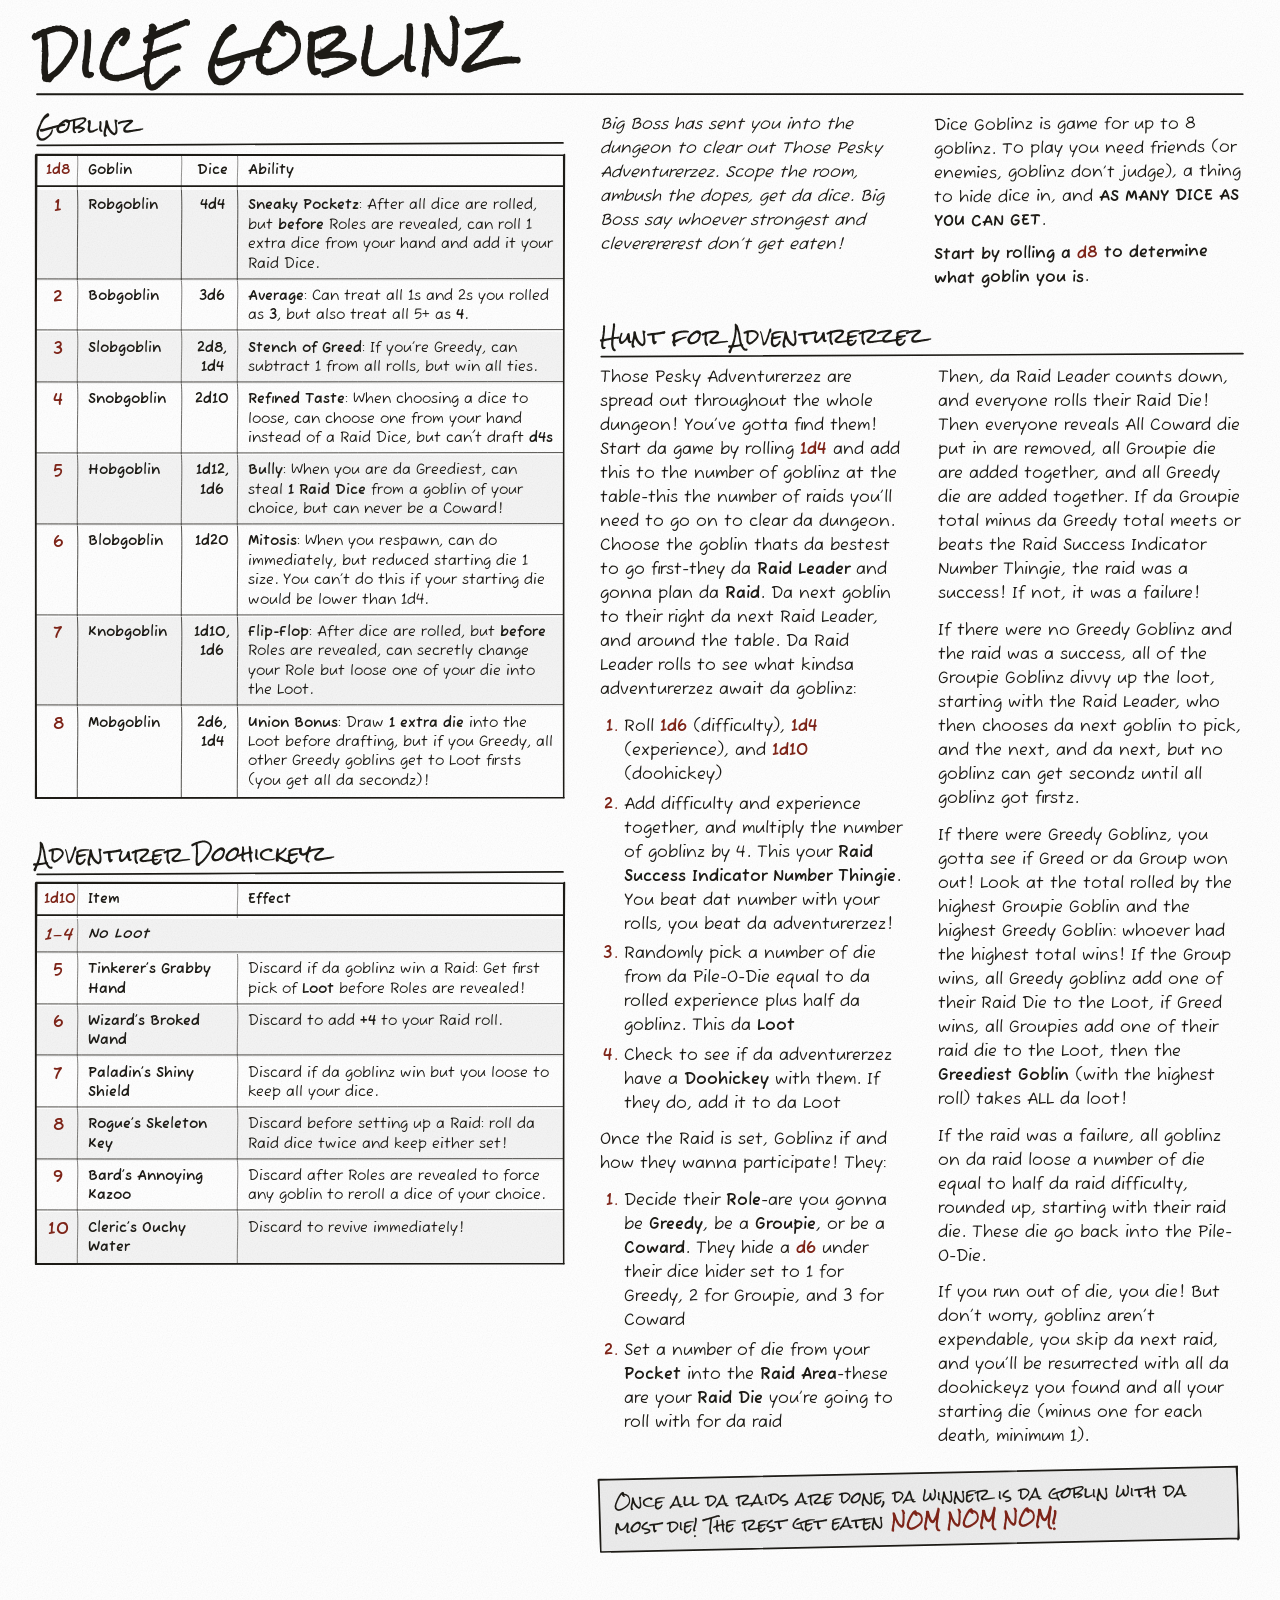
==== dice-goblinz/index.html @ a5259778 "Move to subfolder" ====
<!DOCTYPE html>
<html lang="en">
<head>
<meta charset="utf-8">
<title>Dice Goblinz</title>
<meta name="viewport" content="width=device-width, initial-scale=1">
<meta name="description" content="Da rules for Dice Goblinz, on one page you can print.">
<link rel="preload" href="fonts/fuzzy-bubbles/FuzzyBubbles-Regular.ttf" as="font" type="font/ttf" crossorigin>
<link rel="preload" href="fonts/rock-salt/RockSalt-Regular.ttf" as="font" type="font/ttf" crossorigin>
<link rel="stylesheet" href="fonts.css">
<link rel="stylesheet" href="ink.css">
<link rel="stylesheet" href="web.css" media="screen">
<link rel="stylesheet" href="print.css" media="print">
</head>
<body>
<svg class="defs" aria-hidden="true">
  <filter id="grain"><feTurbulence type="fractalNoise" baseFrequency="0.8" numOctaves="3"/><feColorMatrix type="saturate" values="0"/></filter>
</svg>

<div class="sheet">
  <div class="paper-grain" aria-hidden="true"></div>

  <header class="masthead">
    <h1 class="wordmark">DICE GOBLINZ</h1>
  </header>

  <div class="body">
    <div class="intro">
      <p class="flavor">Big Boss has sent you into the dungeon to clear out Those Pesky Adventurerzez. Scope the room, ambush the dopes, get da dice. Big Boss say whoever strongest and cleverererest don&rsquo;t get eaten!</p>
      <p class="needs">Dice Goblinz is game for up to 8 goblinz. To play you need friends (or enemies, goblinz don&rsquo;t judge), a thing to hide dice in, and <b>AS MANY DICE AS YOU CAN GET</b>.</p>
      <p class="rollup">Start by rolling a <b class="die">d8</b> to determine what goblin you is.</p>
    </div>

    <section class="rail">
      <h2 class="zone">Goblinz</h2>
      <div class="tbl-wrap">
      <table class="tbl goblinz">
      <thead><tr><th class="c-roll">1d8</th><th class="c-name">Goblin</th><th class="c-dice">Dice</th><th>Ability</th></tr></thead>
      <tbody>
      <tr><td class="c-roll">1</td><td class="c-name">Robgoblin</td><td class="c-dice">4d4</td><td><b>Sneaky Pocketz</b>: After all dice are rolled, but <b>before</b> Roles are revealed, can roll 1 extra dice from your hand and add it your Raid Dice.</td></tr>
      <tr><td class="c-roll">2</td><td class="c-name">Bobgoblin</td><td class="c-dice">3d6</td><td><b>Average</b>: Can treat all 1s and 2s you rolled as <b>3</b>, but also treat all 5+ as <b>4</b>.</td></tr>
      <tr><td class="c-roll">3</td><td class="c-name">Slobgoblin</td><td class="c-dice">2d8, 1d4</td><td><b>Stench of Greed</b>: If you&rsquo;re Greedy, can subtract 1 from all rolls, but win all ties.</td></tr>
      <tr><td class="c-roll">4</td><td class="c-name">Snobgoblin</td><td class="c-dice">2d10</td><td><b>Refined Taste</b>: When choosing a dice to loose, can choose one from your hand instead of a Raid Dice, but can't draft <b>d4s</td></tr>
      <tr><td class="c-roll">5</td><td class="c-name">Hobgoblin</td><td class="c-dice">1d12, 1d6</td><td><b>Bully</b>: When you are da Greediest, can steal <b>1 Raid Dice</b> from a goblin of your choice, but can never be a Coward!</td></tr>
      <tr><td class="c-roll">6</td><td class="c-name">Blobgoblin</td><td class="c-dice">1d20</td><td><b>Mitosis</b>: When you respawn, can do immediately, but reduced starting die 1 size. You can&rsquo;t do this if your starting die would be lower than 1d4.</td></tr>
      <tr><td class="c-roll">7</td><td class="c-name">Knobgoblin</td><td class="c-dice">1d10, 1d6</td><td><b>Flip-Flop</b>: After dice are rolled, but <b>before</b> Roles are revealed, can secretly change your Role but loose one of your die into the Loot.</td></tr>
      <tr><td class="c-roll">8</td><td class="c-name">Mobgoblin</td><td class="c-dice">2d6, 1d4</td><td><b>Union Bonus</b>: Draw <b>1 extra die</b> into the Loot before drafting, but if you Greedy, all other Greedy goblins get to Loot firsts (you get all da secondz)!</td></tr>
      </tbody>
      </table>
      </div>

      <h2 class="zone">Adventurer Doohickeyz</h2>
      <div class="tbl-wrap">
      <table class="tbl doohickeyz">
      <thead><tr><th class="c-roll">1d10</th><th class="c-name c-item">Item</th><th>Effect</th></tr></thead>
      <tbody>
      <tr class="nowt"><td class="c-roll">1&ndash;4</td><td class="c-name" colspan="2">No Loot</td></tr>
      <tr><td class="c-roll">5</td><td class="c-name">Tinkerer&rsquo;s Grabby Hand</td><td>Discard if da goblinz win a Raid: Get first pick of <b>Loot</b> before Roles are revealed!</td></tr>
      <tr><td class="c-roll">6</td><td class="c-name">Wizard&rsquo;s Broked Wand</td><td>Discard to add <b>+4</b> to your Raid roll.</td></tr>
      <tr><td class="c-roll">7</td><td class="c-name">Paladin&rsquo;s Shiny Shield</td><td>Discard if da goblinz win but you loose to keep all your dice.</td></tr>
      <tr><td class="c-roll">8</td><td class="c-name">Rogue&rsquo;s Skeleton Key</td><td>Discard before setting up a Raid: roll da Raid dice twice and keep either set!</td></tr>
      <tr><td class="c-roll">9</td><td class="c-name">Bard&rsquo;s Annoying Kazoo</td><td>Discard after Roles are revealed to force any goblin to reroll a dice of your choice.</td></tr>
      <tr><td class="c-roll">10</td><td class="c-name">Cleric&rsquo;s Ouchy Water</td><td>Discard to revive immediately!</td></tr>
      </tbody>
      </table>
      </div>
    </section>

    <section class="proc">
      <h2 class="zone">Hunt for Adventurerzez</h2>
      <div class="steps">
      <p class="lede">Those Pesky Adventurerzez are spread out throughout the whole dungeon! You&rsquo;ve gotta find them! Start da game by rolling <b class="die">1d4</b> and add this to the number of goblinz at the table-this the number of raids you&rsquo;ll need to go on to clear da dungeon. Choose the goblin thats da bestest to go first-they da <b>Raid Leader</b> and gonna plan da <b>Raid</b>. Da next goblin to their right da next Raid Leader, and around the table. Da Raid Leader rolls to see what kindsa adventurerzez await da goblinz:</p>

      <ol class="numbered">
      <li>Roll <b class="die">1d6</b> (difficulty), <b class="die">1d4</b> (experience), and <b class="die">1d10</b> (doohickey)</li>
      <li>Add difficulty and experience together, and multiply the number of goblinz by 4. This your <b>Raid Success Indicator Number Thingie</b>. You beat dat number with your rolls, you beat da adventurerzez!</li>
      <li>Randomly pick a number of die from da Pile-O-Die equal to da rolled experience plus half da goblinz. This da <b>Loot</b></li>
      <li>Check to see if da adventurerzez have a <b>Doohickey</b> with them. If they do, add it to da Loot</li>
      </ol>

      <p>Once the Raid is set, Goblinz if and how they wanna participate! They:</p>
      <ol class="numbered">
      <li>Decide their <b>Role</b>-are you gonna be <b>Greedy</b>, be a <b>Groupie</b>, or be a <b>Coward</b>. They hide a <b class="die">d6</b> under their dice hider set to 1 for Greedy, 2 for Groupie, and 3 for Coward</li>
      <li>Set a number of die from your <b>Pocket</b> into the <b>Raid Area</b>-these are your <b>Raid Die</b> you&rsquo;re going to roll with for da raid</li>
      </ol>

      <p>Then, da Raid Leader counts down, and everyone rolls their Raid Die! Then everyone reveals  All Coward die put in are removed, all Groupie die are added together, and all Greedy die are added together. If da Groupie total minus da Greedy total meets or beats the Raid Success Indicator Number Thingie, the raid was a success! If not, it was a failure!</p>

      <p>If there were no Greedy Goblinz and the raid was a success, all of the Groupie Goblinz divvy up the loot, starting with the Raid Leader, who then chooses da next goblin to pick, and the next, and da next, but no goblinz can get secondz until all goblinz got firstz.</p>

      <p>If there were Greedy Goblinz, you gotta see if Greed or da Group won out! Look at the total rolled by the highest Groupie Goblin and the highest Greedy Goblin: whoever had the highest total wins! If the Group wins, all Greedy goblinz add one of their Raid Die to the Loot, if Greed wins, all Groupies add one of their raid die to the Loot, then the <b>Greediest Goblin</b> (with the highest roll) takes ALL da loot!</p>

      <p>If the raid was a failure, all goblinz on da raid loose a number of die equal to half da raid difficulty, rounded up, starting with their raid die. These die go back into the Pile-O-Die.</p>

      <p>If you run out of die, you die! But don&rsquo;t worry, goblinz aren&rsquo;t expendable, you skip da next raid, and you&rsquo;ll be resurrected with all da doohickeyz you found and all your starting die (minus one for each death, minimum 1).</p>
      </div>

      <p class="win">Once all da raids are done, da winner is da goblin with da most die! The rest get eaten <b>NOM NOM NOM!</b></p>
    </section>
  </div>
</div>
</body>
</html>
---- dice-goblinz/fonts.css ----
/* Self-hosted type. The files are unmodified copies of the Google Fonts
   releases; licences and credits are in fonts/README.md. */

@font-face {
  font-family: "Rock Salt";
  font-style: normal;
  font-weight: 400;
  font-display: swap;
  src: url(fonts/rock-salt/RockSalt-Regular.ttf) format("truetype");
}

@font-face {
  font-family: "Fuzzy Bubbles";
  font-style: normal;
  font-weight: 400;
  font-display: swap;
  src: url(fonts/fuzzy-bubbles/FuzzyBubbles-Regular.ttf) format("truetype");
}

@font-face {
  font-family: "Fuzzy Bubbles";
  font-style: normal;
  font-weight: 700;
  font-display: swap;
  src: url(fonts/fuzzy-bubbles/FuzzyBubbles-Bold.ttf) format("truetype");
}
---- dice-goblinz/ink.css ----
/* ============================================================
   Hand-inked rules. Every line on the page is one of the SVGs in
   ink/, laid in with CSS so it follows the layout at any size and
   inherits any tilt its element carries. No CSS borders, no script.
   ============================================================ */

/* A heavy rule under the masthead and each zone heading. */
.masthead::after,
.zone::after {
  content: "";
  position: absolute;
  left: 0;
  right: 0;
  bottom: -2.5px;
  height: 8px;
  background: url(ink/rule-short.svg) 0 0 / 100% 100% no-repeat;
  pointer-events: none;
}
.masthead::after { background-image: url(ink/rule-heavy.svg); }

/* Boxes: a rough rectangle nine-sliced so the corners keep their shape
   and the sides stretch. The outset lands the line on the edge. */
.tbl-wrap::after,
.win::after {
  content: "";
  position: absolute;
  inset: 0;
  border: 20px solid transparent;
  border-image: url(ink/box.svg) 20 / 20px / 10px stretch;
  pointer-events: none;
}
.win::after { border-image-source: url(ink/box-wide.svg); }

/* Tables: a heavy rule under the header, a light one between rows,
   and a light one down the right of every column but the last. */
.tbl thead tr {
  background: url(ink/rule-short.svg) 0 100% / 100% 8px no-repeat;
}
.tbl tbody tr:not(:last-child) {
  background-image: url(ink/divider.svg);
  background-position: 0 100%;
  background-size: 100% 4px;
  background-repeat: no-repeat;
}
.tbl :is(th, td):not(:last-child) {
  background: url(ink/column.svg) 100% 0 / 4px 100% no-repeat;
}
---- dice-goblinz/web.css ----
/* ============================================================
   DICE GOBLINZ — Big Boss's Orderz, on a screen
   Same ink and paper as the printed sheet, but it reflows: one
   column on a phone, the sheet's rail | procedure split on a wide
   screen. Lines come from ink.css.
   ============================================================ */

:root {
  --paper: #fff;
  --ink: #1d1b16;
  --blood: #7d2418;
  --wash: rgba(0, 0, 0, 0.045);
  --wash-strong: rgba(0, 0, 0, 0.075);

  --font-head: "Rock Salt";
  --font-body: "Fuzzy Bubbles";

  --gutter: 1rem;
}

* { box-sizing: border-box; }

html {
  background: var(--paper);
  color: var(--ink);
  -webkit-text-size-adjust: 100%;
  text-size-adjust: 100%;
}
body { margin: 0; }

svg.defs { position: absolute; width: 0; height: 0; }

/* ---------- the sheet ---------- */
.sheet {
  position: relative;
  max-width: 100rem;
  min-height: 100dvh;
  margin: 0 auto;
  padding: 1.6rem var(--gutter) 2.5rem;
  background: var(--paper);
  font-family: var(--font-body), "Comic Sans MS", cursive;
  font-size: 1rem;
  line-height: 1.5;
}
.paper-grain {
  position: absolute;
  inset: 0;
  pointer-events: none;
  background: #fff;
  filter: url(#grain);
  opacity: 0.11;
  mix-blend-mode: multiply;
}
.sheet > :not(.paper-grain) { position: relative; }

/* ---------- masthead ---------- */
.masthead {
  container-type: inline-size;
  padding-bottom: 0.9rem;
  margin-bottom: 1.1rem;
}
.wordmark {
  margin: 0;
  font-family: var(--font-head), cursive;
  /* The wordmark is about 10.8em wide: this fills the masthead. */
  --wordmark-share: 100cqi;
  font-size: min(4.4rem, var(--wordmark-share) / 10.8);
  font-weight: 800;
  line-height: 1.1;
  /* Rock Salt runs its letters together — without this, GOBLINZ reads
     as GOBUNZ. */
  letter-spacing: 0.055em;
  transform: rotate(-1.1deg);
  transform-origin: left bottom;
}

/* ---------- set-up text ---------- */
.intro p { margin: 0 0 0.6rem; }
.flavor { font-style: italic; }
.needs { transform: rotate(-0.35deg); }
.rollup {
  font-weight: 700;
  transform: rotate(-0.6deg);
  transform-origin: left;
}
.die { color: var(--blood); font-weight: 700; }

/* ---------- headings ---------- */
.zone {
  position: relative;
  font-family: var(--font-head), cursive;
  margin: 1.6rem 0 0.6rem;
  padding-bottom: 0.45rem;
  font-size: 1.3rem;
  font-weight: 400;
  line-height: 1.2;
  transform: rotate(-0.25deg);
}

/* ---------- tables ---------- */
.tbl-wrap { position: relative; }
/* Breathing room between the two tables. */
.rail .tbl-wrap + .zone { margin-top: 2.75rem; }
.tbl {
  width: 100%;
  table-layout: fixed;
  border-collapse: collapse;
  font-size: 0.95rem;
  line-height: 1.35;
}
.tbl th {
  text-align: left;
  font-size: 0.85rem;
  font-weight: 700;
  padding: 0.45rem 0.5rem 0.6rem;
}
.tbl td {
  padding: 0.4rem 0.5rem;
  vertical-align: top;
}
.tbl tbody tr:nth-child(odd) { background-color: var(--wash); }

/* Both tables share one grid: the roll columns line up, Goblin + Dice
   is exactly as wide as Item, so Ability and Effect match too. */
.tbl {
  --w-roll: 3rem;
  --w-name: 7.5rem;
  --w-dice: 4rem;
}
.c-roll { width: var(--w-roll); text-align: center; white-space: nowrap; font-weight: 700; color: var(--blood); }
.tbl td.c-roll { font-size: 1.05rem; }
.tbl th:is(.c-roll, .c-dice) { text-align: center; }
.c-name { width: var(--w-name); font-weight: 700; }
.c-dice { width: var(--w-dice); text-align: center; font-weight: 700; }
.c-item { width: calc(var(--w-name) + var(--w-dice)); }
.nowt td { font-style: italic; }

/* ---------- procedure ---------- */
.steps p { margin: 0 0 0.8rem; }
.numbered {
  margin: 0 0 0.8rem;
  padding-left: 1.5rem;
}
.numbered li { margin-bottom: 0.35rem; }
.numbered li::marker { color: var(--blood); font-weight: 700; }

.win {
  position: relative;
  font-family: var(--font-head), cursive;
  margin: 1.6rem 0.4rem 0.5rem 0;
  padding: 0.7rem 0.9rem;
  font-size: 1rem;
  line-height: 1.55;
  background-color: var(--wash-strong);
  transform: rotate(-1.2deg);
  transform-origin: left center;
}
.win b { color: var(--blood); }

/* ---------- phone: table rows become little cards ----------
   The columns won't fit side by side, so each row keeps its roll down
   the left, its name – dice on the first line, and lets the long text
   run full width beneath. The header row goes; the cards speak for
   themselves. */
@media (width < 36rem) {
  .tbl, .tbl tbody { display: block; }
  .tbl thead { display: none; }
  .tbl tr {
    display: grid;
    grid-template-columns: 2.6rem auto 1fr;
  }
  .doohickeyz tr { grid-template-columns: 3.4rem 1fr; }
  .tbl .c-roll { grid-row: span 2; width: auto; }
  .tbl td:last-child { grid-column: 2 / -1; padding-top: 0; }
  .tbl td.c-name { padding-bottom: 0.15rem; }
  .goblinz td.c-name { width: auto; padding-right: 0; }
  .goblinz td.c-dice { width: auto; text-align: left; white-space: nowrap; }
  .goblinz td.c-dice::before {
    content: "\2013\00a0";
    content: "\2013\00a0" / "";
  }
  /* Only the roll column keeps its rule; the rest share a line. */
  .tbl.tbl :is(.c-name, .c-dice) { background: none; }
  .tbl .nowt td.c-name { padding-top: 0.4rem; }
}

/* ---------- tablet: two-column set-up text ---------- */
@media (width >= 36rem) {
  :root { --gutter: 1.75rem; }
  .intro { column-count: 2; column-gap: 1.5rem; }
  .intro p { break-inside: avoid; }
}

/* ---------- wide: the sheet's own split ---------- */
@media (width >= 64rem) {
  .sheet { min-height: 0; padding: 2rem 2.25rem 2.5rem; }
  .wordmark { --wordmark-share: 40cqi; }

  .body {
    display: grid;
    grid-template-columns: minmax(0, 0.82fr) minmax(0, 1fr);
    grid-template-rows: auto 1fr;
    gap: 0.5rem 2.25rem;
  }
  .intro { grid-column: 2; grid-row: 1; }
  .rail { grid-column: 1; grid-row: 1 / span 2; }
  .proc { grid-column: 2; grid-row: 2; }
  .rail > .zone:first-child { margin-top: 0; }
  .tbl { font-size: 0.9rem; }
  /* Like the printed sheet, the rules run in two columns once there's
     room for two comfortable measures. */
  .steps { columns: 2 17rem; column-gap: 2rem; }
  .steps .lede { break-inside: avoid; }
  .tbl { --w-roll: 2.75rem; --w-name: 6.5rem; --w-dice: 3.5rem; }
}
---- dice-goblinz/print.css ----
/* ============================================================
   DICE GOBLINZ — Big Boss's Orderz, print
   One landscape US Letter sheet. Lines come from ink.css;
   there are no CSS borders anywhere below.
   ============================================================ */

:root {
  --paper: #fff;
  --ink: #1d1b16;
  /* Contrast against white paper: ink 18.2:1, blood 9.8:1. */
  --blood: #7d2418;

  /* Backgrounds are greyscale: this sheet is made to be printed. */
  --wash: rgba(0, 0, 0, 0.045);
  --wash-strong: rgba(0, 0, 0, 0.075);

  --font-head: "Rock Salt";
  --font-body: "Fuzzy Bubbles";
}

* { box-sizing: border-box; }

html, body {
  margin: 0;
  padding: 0;
  background: #fff;
}

svg.defs { position: absolute; width: 0; height: 0; }

/* ---------- the sheet ---------- */
.sheet {
  position: relative;
  width: 11in;
  height: 8.5in;
  overflow: hidden;
  /* Top and bottom are set so the white above the wordmark's ink matches
     the white below the closing box. */
  padding: 0.357in 0.34in 0.15in;
  display: flex;
  flex-direction: column;
  background: #fff;
  color: var(--ink);
  font-family: var(--font-body), "Comic Sans MS", cursive;
}
.paper-grain {
  position: absolute;
  inset: 0;
  pointer-events: none;
  background: #fff;
  filter: url(#grain);
  opacity: 0.11;
  mix-blend-mode: multiply;
}

/* ---------- masthead ---------- */
.masthead {
  position: relative;
  display: grid;
  grid-template-columns: 1fr 4.2in;
  align-items: center;
  gap: 0.22in;
  /* Rock Salt's tails hang well below the line box; this clears them. */
  padding-bottom: 0.235in;
  margin-bottom: 0.11in;
}
.wordmark {
  margin: 0;
  font-family: var(--font-head), cursive;
  font-size: 37pt;
  font-weight: 800;
  line-height: 1;
  white-space: nowrap;
  /* Rock Salt runs its letters together — without this, GOBLINZ reads
     as GOBUNZ. */
  letter-spacing: 0.055em;
  transform: rotate(-1.1deg);
  transform-origin: left bottom;
}
.flavor {
  margin: 0 0 0.06in;
  font-size: 8.6pt;
  font-style: italic;
  line-height: 1.26;
}
.needs {
  margin: 0;
  font-size: 8.2pt;
  line-height: 1.26;
  transform: rotate(-0.35deg);
}
.rollup {
  margin: 0.05in 0 0;
  font-size: 8.9pt;
  font-weight: 700;
  transform: rotate(-0.6deg);
  transform-origin: left;
}
.die { color: var(--blood); font-weight: 700; }

/* ---------- body: reference rail | procedure ---------- */
.body {
  display: grid;
  grid-template-columns: 4.5in 1fr;
  grid-template-rows: auto 1fr;
  gap: 0.08in 0.24in;
  flex: 1;
  min-height: 0;
}
/* The set-up text sits over the procedure, in two columns, leaving the
   masthead free for art. */
.intro { grid-column: 2; grid-row: 1; column-count: 2; column-gap: 0.2in; }
.rail { min-width: 0; grid-column: 1; grid-row: 1 / span 2; }
.proc { min-width: 0; grid-column: 2; grid-row: 2; display: flex; flex-direction: column; }

.zone {
  position: relative;
  font-family: var(--font-head), cursive;
  margin: 0 0 0.05in;
  padding-bottom: 0.07in;
  font-size: 11pt;
  font-weight: 400;
  line-height: 1.1;
  transform: rotate(-0.25deg);
}

/* ---------- tables ---------- */
.tbl-wrap { position: relative; }
.rail .tbl-wrap { margin-bottom: 0.08in; }
/* Breathing room between the two tables. */
.rail .tbl-wrap + .zone { margin-top: 0.17in; }

/* Both tables share one grid: the roll columns line up, Goblin + Dice
   is exactly as wide as Item, so Ability and Effect match too. */
.tbl {
  --w-roll: 0.36in;
  --w-name: 0.82in;
  --w-dice: 0.5in;
  width: 100%;
  table-layout: fixed;
  border-collapse: collapse;
  font-size: 7.5pt;
  line-height: 1.17;
}
.tbl th {
  text-align: left;
  font-size: 6.9pt;
  font-weight: 700;
  padding: 0.05in 0.055in 0.075in;

  &.c-roll, &.c-dice {
    text-align: center;
  }
}
.tbl td {
  padding: 0.034in 0.055in;
  vertical-align: top;
}
.tbl tbody tr:nth-child(odd) { background-color: var(--wash); }

.c-roll { width: var(--w-roll); text-align: center; white-space: nowrap; font-size: 8.5pt; font-weight: 700; color: var(--blood); }
.c-name { width: var(--w-name); font-weight: 700; }
.c-dice { width: var(--w-dice); text-align: center; font-weight: 700; }
.c-item { width: calc(var(--w-name) + var(--w-dice)); }
.nowt td { font-style: italic; }

/* ---------- procedure prose ---------- */
.steps { column-count: 2; column-gap: 0.2in; }
.steps p { margin: 0 0 0.055in; font-size: 8.1pt; line-height: 1.32; }
.lede { break-inside: avoid; }

.numbered {
  margin: 0 0 0.06in;
  padding-left: 0.17in;
  font-size: 8.1pt;
  line-height: 1.32;
}
.numbered li { margin-bottom: 0.025in; }
.numbered li::marker { color: var(--blood); font-weight: 700; }

/* The closing line sits where the rules end, knocked off square. */
.win {
  position: relative;
  font-family: var(--font-head), cursive;
  margin: 0.08in 0 0;
  padding: 0.09in 0.11in;
  font-size: 9.2pt;
  font-weight: 400;
  line-height: 1.4;
  background-color: var(--wash-strong);
  transform: rotate(-1.2deg);
  transform-origin: left center;
}
.win b { color: var(--blood); }

/* ---------- print ---------- */
@page { size: letter landscape; margin: 0; }

* {
  -webkit-print-color-adjust: exact;
  print-color-adjust: exact;
}
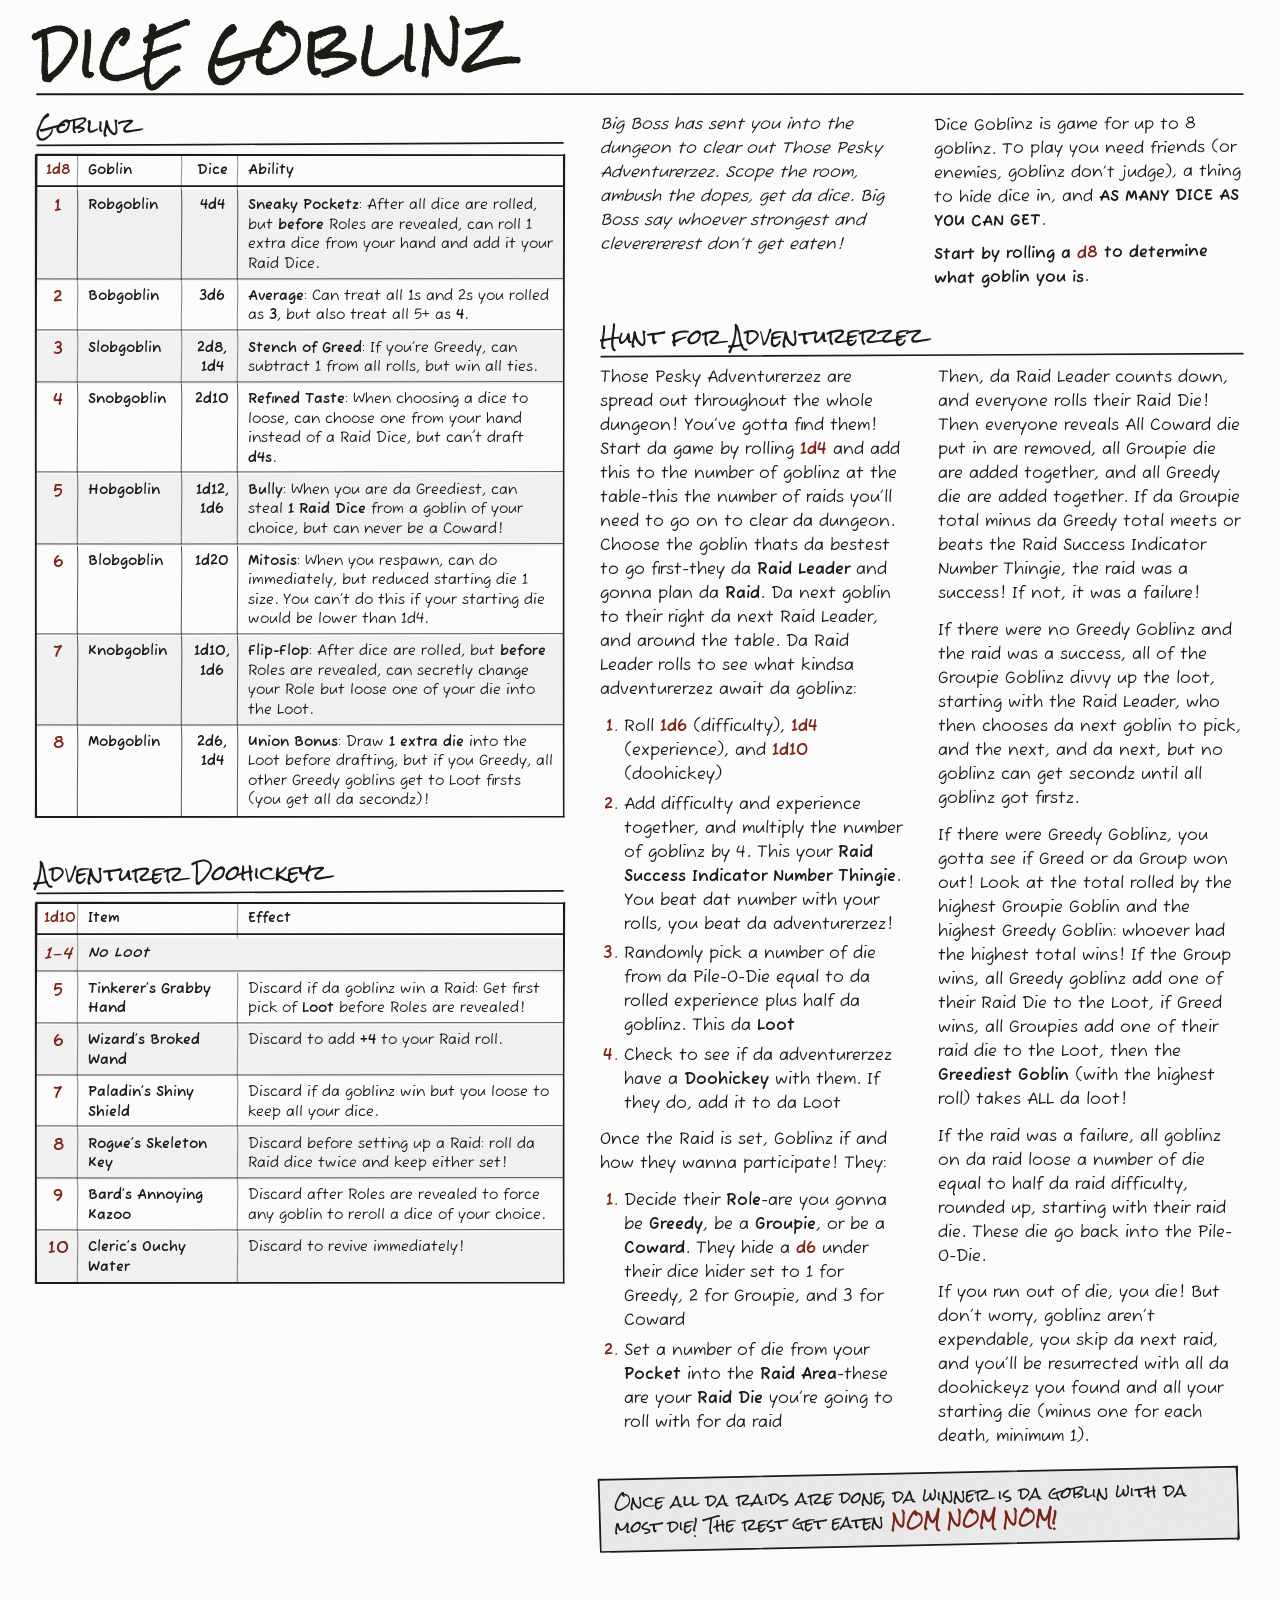
==== commit 873ccdf5: "Sync rules" ====
--- a/dice-goblinz/index.html
+++ b/dice-goblinz/index.html
@@ -40,7 +40,7 @@
       <tr><td class="c-roll">1</td><td class="c-name">Robgoblin</td><td class="c-dice">4d4</td><td><b>Sneaky Pocketz</b>: After all dice are rolled, but <b>before</b> Roles are revealed, can roll 1 extra dice from your hand and add it your Raid Dice.</td></tr>
       <tr><td class="c-roll">2</td><td class="c-name">Bobgoblin</td><td class="c-dice">3d6</td><td><b>Average</b>: Can treat all 1s and 2s you rolled as <b>3</b>, but also treat all 5+ as <b>4</b>.</td></tr>
       <tr><td class="c-roll">3</td><td class="c-name">Slobgoblin</td><td class="c-dice">2d8, 1d4</td><td><b>Stench of Greed</b>: If you&rsquo;re Greedy, can subtract 1 from all rolls, but win all ties.</td></tr>
-      <tr><td class="c-roll">4</td><td class="c-name">Snobgoblin</td><td class="c-dice">2d10</td><td><b>Refined Taste</b>: When choosing a dice to loose, can choose one from your hand instead of a Raid Dice, but can't draft <b>d4s</td></tr>
+      <tr><td class="c-roll">4</td><td class="c-name">Snobgoblin</td><td class="c-dice">2d10</td><td><b>Refined Taste</b>: When choosing a dice to loose, can choose one from your hand instead of a Raid Dice, but can't draft <b>d4s</b>.</td></tr>
       <tr><td class="c-roll">5</td><td class="c-name">Hobgoblin</td><td class="c-dice">1d12, 1d6</td><td><b>Bully</b>: When you are da Greediest, can steal <b>1 Raid Dice</b> from a goblin of your choice, but can never be a Coward!</td></tr>
       <tr><td class="c-roll">6</td><td class="c-name">Blobgoblin</td><td class="c-dice">1d20</td><td><b>Mitosis</b>: When you respawn, can do immediately, but reduced starting die 1 size. You can&rsquo;t do this if your starting die would be lower than 1d4.</td></tr>
       <tr><td class="c-roll">7</td><td class="c-name">Knobgoblin</td><td class="c-dice">1d10, 1d6</td><td><b>Flip-Flop</b>: After dice are rolled, but <b>before</b> Roles are revealed, can secretly change your Role but loose one of your die into the Loot.</td></tr>
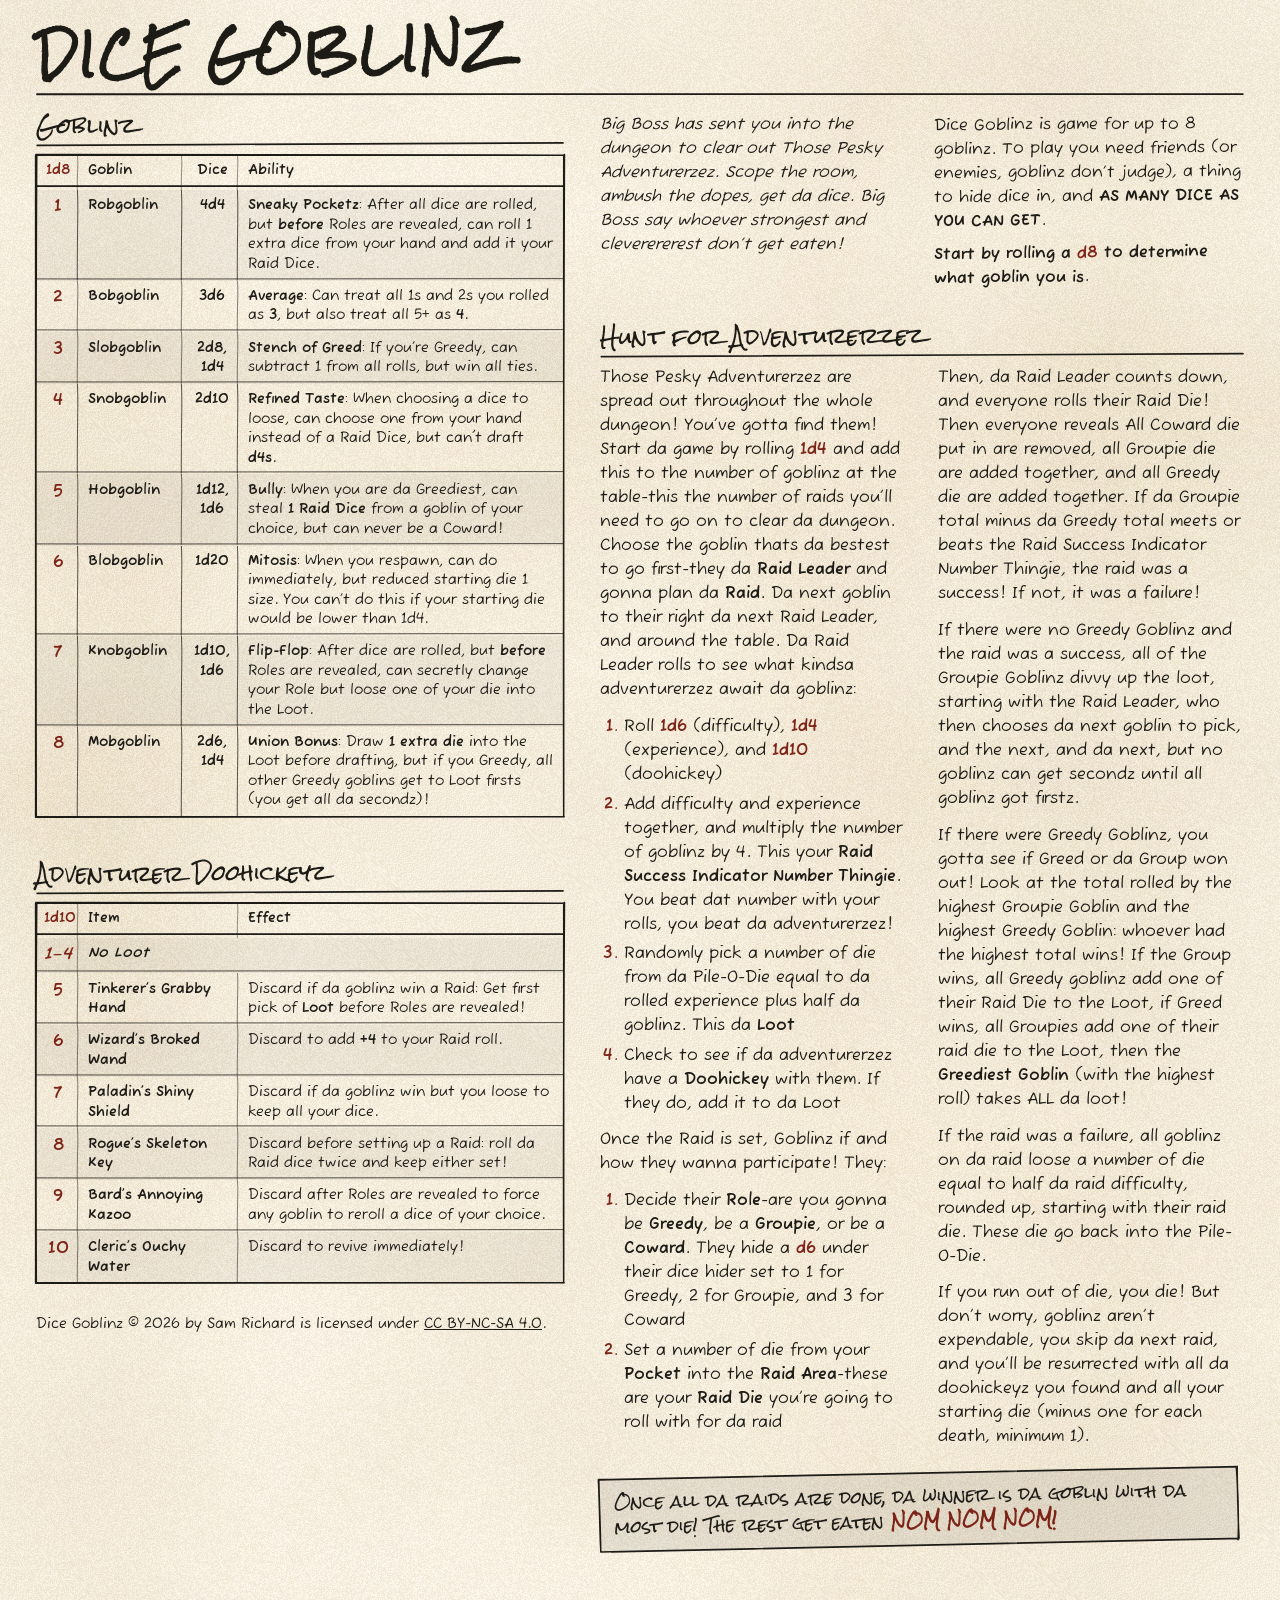
==== commit bf8b824b: "Add CC BY-NC-SA licence notice as a footer on web and print Single column: at the end of the page. T" ====
--- a/dice-goblinz/index.html
+++ b/dice-goblinz/index.html
@@ -97,6 +97,10 @@
 
       <p class="win">Once all da raids are done, da winner is da goblin with da most die! The rest get eaten <b>NOM NOM NOM!</b></p>
     </section>
+
+    <footer class="legal">
+      <p>Dice Goblinz &copy; 2026 by Sam Richard is licensed under <a href="https://creativecommons.org/licenses/by-nc-sa/4.0/">CC BY-NC-SA 4.0</a>.</p>
+    </footer>
   </div>
 </div>
 </body>
--- a/dice-goblinz/web.css
+++ b/dice-goblinz/web.css
@@ -6,7 +6,10 @@
    ============================================================ */
 
 :root {
-  --paper: #fff;
+  /* Pale parchment. */
+  --paper: #f7eedb;
+  --stain: 150 110 50;
+  --glow: 255 253 245;
   --ink: #1d1b16;
   --blood: #7d2418;
   --wash: rgba(0, 0, 0, 0.045);
@@ -20,8 +23,36 @@
 
 * { box-sizing: border-box; }
 
+/* The parchment texture, all CSS gradients. Two parts:
+   - Grain: rings far thinner than a pixel, drawn from two centres well
+     off the page. The browser can't draw them cleanly, and the leftover
+     interference reads as fine grain with faint fibres. The two centres
+     and spacings were picked so their interference never forms a swirl.
+   - Clouds: soft light and dark blotches, each fading to nothing before
+     the edge of its tile so there are no seams. The tile sizes are all
+     prime, so the layers never line up the same way twice. Small tiles
+     are the faintest and the strongest blotches get tiles bigger than a
+     screen, so no grid of blotches ever shows. */
 html {
-  background: var(--paper);
+  background-color: var(--paper);
+  background-image:
+    repeating-radial-gradient(circle at -1300px -900px, rgb(var(--stain) / 0.08) 0 0.00031px, transparent 0 0.00067px),
+    repeating-radial-gradient(circle at -2300px 2700px, rgb(var(--glow) / 0.30) 0 0.00037px, transparent 0 0.00079px),
+    radial-gradient(closest-side, rgb(var(--stain) / 0.025), rgb(var(--stain) / 0.01) 55%, transparent),
+    radial-gradient(closest-side, rgb(var(--glow) / 0.3), rgb(var(--glow) / 0.12) 55%, transparent),
+    radial-gradient(closest-side, rgb(var(--stain) / 0.045), rgb(var(--stain) / 0.018) 55%, transparent),
+    radial-gradient(closest-side, rgb(var(--glow) / 0.45), rgb(var(--glow) / 0.18) 55%, transparent),
+    radial-gradient(closest-side, rgb(var(--stain) / 0.06), rgb(var(--stain) / 0.024) 55%, transparent),
+    radial-gradient(closest-side, rgb(var(--glow) / 0.4), rgb(var(--glow) / 0.16) 55%, transparent),
+    radial-gradient(closest-side, rgb(var(--stain) / 0.05), rgb(var(--stain) / 0.02) 55%, transparent);
+  background-size:
+    auto, auto,
+    241px 223px, 337px 359px, 523px 467px, 787px 853px,
+    1123px 1051px, 1531px 1433px, 1999px 1847px;
+  background-position:
+    0 0, 0 0,
+    0 0, 131px 67px, 311px 199px, 97px 421px,
+    613px 283px, 1009px 757px, 409px 1201px;
   color: var(--ink);
   -webkit-text-size-adjust: 100%;
   text-size-adjust: 100%;
@@ -37,21 +68,13 @@
   min-height: 100dvh;
   margin: 0 auto;
   padding: 1.6rem var(--gutter) 2.5rem;
-  background: var(--paper);
   font-family: var(--font-body), "Comic Sans MS", cursive;
   font-size: 1rem;
   line-height: 1.5;
 }
-.paper-grain {
-  position: absolute;
-  inset: 0;
-  pointer-events: none;
-  background: #fff;
-  filter: url(#grain);
-  opacity: 0.11;
-  mix-blend-mode: multiply;
-}
-.sheet > :not(.paper-grain) { position: relative; }
+/* On screen the parchment texture replaces the printed sheet's SVG grain. */
+.paper-grain { display: none; }
+.sheet > * { position: relative; }
 
 /* ---------- masthead ---------- */
 .masthead {
@@ -157,6 +180,15 @@
 }
 .win b { color: var(--blood); }
 
+/* ---------- licence ---------- */
+.legal {
+  margin-top: 2.5rem;
+  font-size: 0.85rem;
+  line-height: 1.4;
+}
+.legal p { margin: 0; }
+.legal a { color: inherit; }
+
 /* ---------- phone: table rows become little cards ----------
    The columns won't fit side by side, so each row keeps its roll down
    the left, its name – dice on the first line, and lets the long text
@@ -170,11 +202,13 @@
     grid-template-columns: 2.6rem auto 1fr;
   }
   .doohickeyz tr { grid-template-columns: 3.4rem 1fr; }
-  .tbl .c-roll { grid-row: span 2; width: auto; }
+  /* The desktop column widths don't apply to cards. */
+  .tbl :is(th, td) { width: auto; }
+  .tbl .c-roll { grid-row: span 2; }
   .tbl td:last-child { grid-column: 2 / -1; padding-top: 0; }
   .tbl td.c-name { padding-bottom: 0.15rem; }
-  .goblinz td.c-name { width: auto; padding-right: 0; }
-  .goblinz td.c-dice { width: auto; text-align: left; white-space: nowrap; }
+  .goblinz td.c-name { padding-right: 0; }
+  .goblinz td.c-dice { text-align: left; white-space: nowrap; }
   .goblinz td.c-dice::before {
     content: "\2013\00a0";
     content: "\2013\00a0" / "";
@@ -199,12 +233,15 @@
   .body {
     display: grid;
     grid-template-columns: minmax(0, 0.82fr) minmax(0, 1fr);
-    grid-template-rows: auto 1fr;
+    /* Row 3 is the flexible one, so row 2 ends where the tables end and
+       the licence line sits right under them. */
+    grid-template-rows: auto auto 1fr;
     gap: 0.5rem 2.25rem;
   }
   .intro { grid-column: 2; grid-row: 1; }
   .rail { grid-column: 1; grid-row: 1 / span 2; }
-  .proc { grid-column: 2; grid-row: 2; }
+  .proc { grid-column: 2; grid-row: 2 / span 2; }
+  .legal { grid-column: 1; grid-row: 3; align-self: start; margin-top: 1.5rem; }
   .rail > .zone:first-child { margin-top: 0; }
   .tbl { font-size: 0.9rem; }
   /* Like the printed sheet, the rules run in two columns once there's
--- a/dice-goblinz/print.css
+++ b/dice-goblinz/print.css
@@ -102,7 +102,9 @@
 .body {
   display: grid;
   grid-template-columns: 4.5in 1fr;
-  grid-template-rows: auto 1fr;
+  /* Row 3 is the flexible one, so row 2 ends where the tables end and the
+     licence line sits right under them while the rules run on beside it. */
+  grid-template-rows: auto auto 1fr;
   gap: 0.08in 0.24in;
   flex: 1;
   min-height: 0;
@@ -111,7 +113,8 @@
    masthead free for art. */
 .intro { grid-column: 2; grid-row: 1; column-count: 2; column-gap: 0.2in; }
 .rail { min-width: 0; grid-column: 1; grid-row: 1 / span 2; }
-.proc { min-width: 0; grid-column: 2; grid-row: 2; display: flex; flex-direction: column; }
+.legal { grid-column: 1; grid-row: 3; align-self: start; }
+.proc { min-width: 0; grid-column: 2; grid-row: 2 / span 2; display: flex; flex-direction: column; }
 
 .zone {
   position: relative;
@@ -193,6 +196,12 @@
 }
 .win b { color: var(--blood); }
 
+/* ---------- licence ---------- */
+.legal p { margin: 0; font-size: 6.8pt; line-height: 1.3; }
+.legal a { color: inherit; text-decoration: none; }
+/* Paper can't be clicked, and the licence needs its address shown. */
+.legal a::after { content: " (" attr(href) ")"; }
+
 /* ---------- print ---------- */
 @page { size: letter landscape; margin: 0; }
 
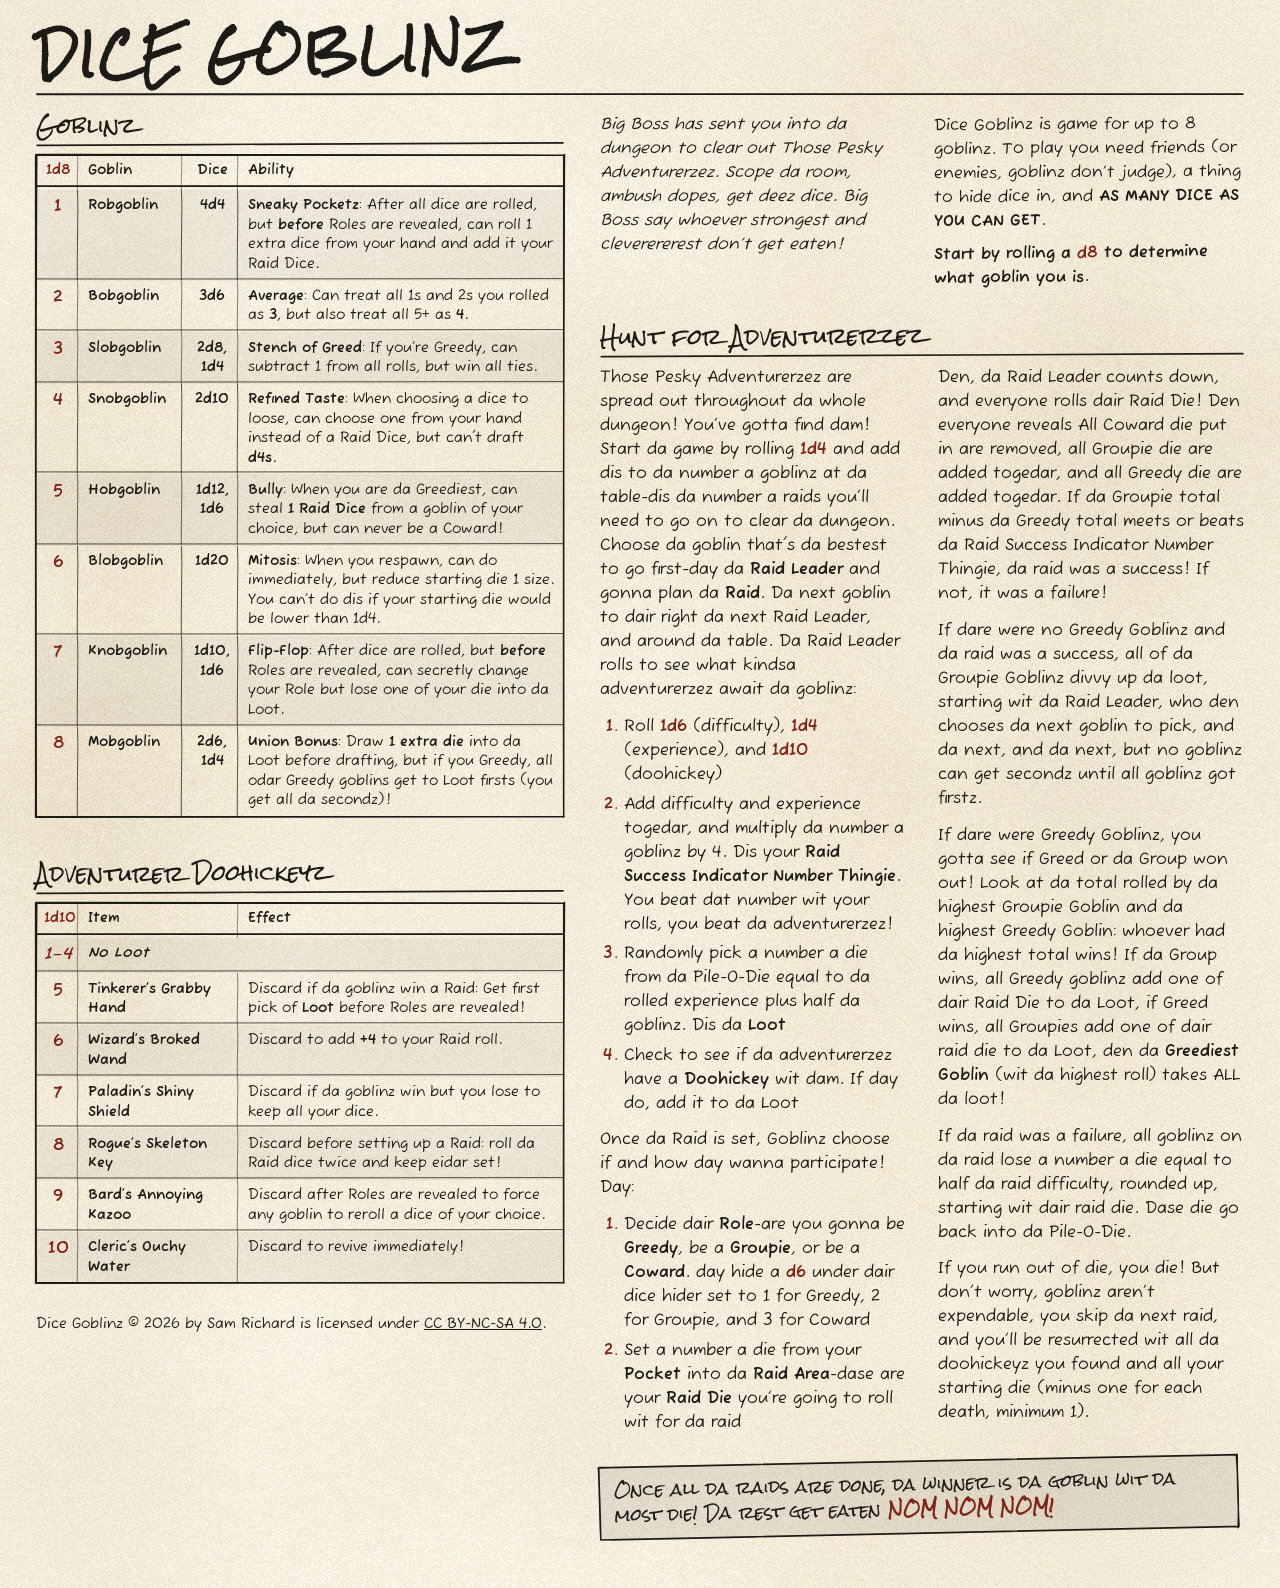
==== commit 5c57db20: "Proofread" ====
--- a/dice-goblinz/index.html
+++ b/dice-goblinz/index.html
@@ -26,7 +26,7 @@
 
   <div class="body">
     <div class="intro">
-      <p class="flavor">Big Boss has sent you into the dungeon to clear out Those Pesky Adventurerzez. Scope the room, ambush the dopes, get da dice. Big Boss say whoever strongest and cleverererest don&rsquo;t get eaten!</p>
+      <p class="flavor">Big Boss has sent you into da dungeon to clear out Those Pesky Adventurerzez. Scope da room, ambush dopes, get deez dice. Big Boss say whoever strongest and cleverererest don&rsquo;t get eaten!</p>
       <p class="needs">Dice Goblinz is game for up to 8 goblinz. To play you need friends (or enemies, goblinz don&rsquo;t judge), a thing to hide dice in, and <b>AS MANY DICE AS YOU CAN GET</b>.</p>
       <p class="rollup">Start by rolling a <b class="die">d8</b> to determine what goblin you is.</p>
     </div>
@@ -42,9 +42,9 @@
       <tr><td class="c-roll">3</td><td class="c-name">Slobgoblin</td><td class="c-dice">2d8, 1d4</td><td><b>Stench of Greed</b>: If you&rsquo;re Greedy, can subtract 1 from all rolls, but win all ties.</td></tr>
       <tr><td class="c-roll">4</td><td class="c-name">Snobgoblin</td><td class="c-dice">2d10</td><td><b>Refined Taste</b>: When choosing a dice to loose, can choose one from your hand instead of a Raid Dice, but can't draft <b>d4s</b>.</td></tr>
       <tr><td class="c-roll">5</td><td class="c-name">Hobgoblin</td><td class="c-dice">1d12, 1d6</td><td><b>Bully</b>: When you are da Greediest, can steal <b>1 Raid Dice</b> from a goblin of your choice, but can never be a Coward!</td></tr>
-      <tr><td class="c-roll">6</td><td class="c-name">Blobgoblin</td><td class="c-dice">1d20</td><td><b>Mitosis</b>: When you respawn, can do immediately, but reduced starting die 1 size. You can&rsquo;t do this if your starting die would be lower than 1d4.</td></tr>
-      <tr><td class="c-roll">7</td><td class="c-name">Knobgoblin</td><td class="c-dice">1d10, 1d6</td><td><b>Flip-Flop</b>: After dice are rolled, but <b>before</b> Roles are revealed, can secretly change your Role but loose one of your die into the Loot.</td></tr>
-      <tr><td class="c-roll">8</td><td class="c-name">Mobgoblin</td><td class="c-dice">2d6, 1d4</td><td><b>Union Bonus</b>: Draw <b>1 extra die</b> into the Loot before drafting, but if you Greedy, all other Greedy goblins get to Loot firsts (you get all da secondz)!</td></tr>
+      <tr><td class="c-roll">6</td><td class="c-name">Blobgoblin</td><td class="c-dice">1d20</td><td><b>Mitosis</b>: When you respawn, can do immediately, but reduce starting die 1 size. You can&rsquo;t do dis if your starting die would be lower than 1d4.</td></tr>
+      <tr><td class="c-roll">7</td><td class="c-name">Knobgoblin</td><td class="c-dice">1d10, 1d6</td><td><b>Flip-Flop</b>: After dice are rolled, but <b>before</b> Roles are revealed, can secretly change your Role but lose one of your die into da Loot.</td></tr>
+      <tr><td class="c-roll">8</td><td class="c-name">Mobgoblin</td><td class="c-dice">2d6, 1d4</td><td><b>Union Bonus</b>: Draw <b>1 extra die</b> into da Loot before drafting, but if you Greedy, all odar Greedy goblins get to Loot firsts (you get all da secondz)!</td></tr>
       </tbody>
       </table>
       </div>
@@ -57,8 +57,8 @@
       <tr class="nowt"><td class="c-roll">1&ndash;4</td><td class="c-name" colspan="2">No Loot</td></tr>
       <tr><td class="c-roll">5</td><td class="c-name">Tinkerer&rsquo;s Grabby Hand</td><td>Discard if da goblinz win a Raid: Get first pick of <b>Loot</b> before Roles are revealed!</td></tr>
       <tr><td class="c-roll">6</td><td class="c-name">Wizard&rsquo;s Broked Wand</td><td>Discard to add <b>+4</b> to your Raid roll.</td></tr>
-      <tr><td class="c-roll">7</td><td class="c-name">Paladin&rsquo;s Shiny Shield</td><td>Discard if da goblinz win but you loose to keep all your dice.</td></tr>
-      <tr><td class="c-roll">8</td><td class="c-name">Rogue&rsquo;s Skeleton Key</td><td>Discard before setting up a Raid: roll da Raid dice twice and keep either set!</td></tr>
+      <tr><td class="c-roll">7</td><td class="c-name">Paladin&rsquo;s Shiny Shield</td><td>Discard if da goblinz win but you lose to keep all your dice.</td></tr>
+      <tr><td class="c-roll">8</td><td class="c-name">Rogue&rsquo;s Skeleton Key</td><td>Discard before setting up a Raid: roll da Raid dice twice and keep eidar set!</td></tr>
       <tr><td class="c-roll">9</td><td class="c-name">Bard&rsquo;s Annoying Kazoo</td><td>Discard after Roles are revealed to force any goblin to reroll a dice of your choice.</td></tr>
       <tr><td class="c-roll">10</td><td class="c-name">Cleric&rsquo;s Ouchy Water</td><td>Discard to revive immediately!</td></tr>
       </tbody>
@@ -69,33 +69,33 @@
     <section class="proc">
       <h2 class="zone">Hunt for Adventurerzez</h2>
       <div class="steps">
-      <p class="lede">Those Pesky Adventurerzez are spread out throughout the whole dungeon! You&rsquo;ve gotta find them! Start da game by rolling <b class="die">1d4</b> and add this to the number of goblinz at the table-this the number of raids you&rsquo;ll need to go on to clear da dungeon. Choose the goblin thats da bestest to go first-they da <b>Raid Leader</b> and gonna plan da <b>Raid</b>. Da next goblin to their right da next Raid Leader, and around the table. Da Raid Leader rolls to see what kindsa adventurerzez await da goblinz:</p>
+      <p class="lede">Those Pesky Adventurerzez are spread out throughout da whole dungeon! You&rsquo;ve gotta find dam! Start da game by rolling <b class="die">1d4</b> and add dis to da number a goblinz at da table-dis da number a raids you&rsquo;ll need to go on to clear da dungeon. Choose da goblin that's da bestest to go first-day da <b>Raid Leader</b> and gonna plan da <b>Raid</b>. Da next goblin to dair right da next Raid Leader, and around da table. Da Raid Leader rolls to see what kindsa adventurerzez await da goblinz:</p>
 
       <ol class="numbered">
       <li>Roll <b class="die">1d6</b> (difficulty), <b class="die">1d4</b> (experience), and <b class="die">1d10</b> (doohickey)</li>
-      <li>Add difficulty and experience together, and multiply the number of goblinz by 4. This your <b>Raid Success Indicator Number Thingie</b>. You beat dat number with your rolls, you beat da adventurerzez!</li>
-      <li>Randomly pick a number of die from da Pile-O-Die equal to da rolled experience plus half da goblinz. This da <b>Loot</b></li>
-      <li>Check to see if da adventurerzez have a <b>Doohickey</b> with them. If they do, add it to da Loot</li>
+      <li>Add difficulty and experience togedar, and multiply da number a goblinz by 4. Dis your <b>Raid Success Indicator Number Thingie</b>. You beat dat number wit your rolls, you beat da adventurerzez!</li>
+      <li>Randomly pick a number a die from da Pile-O-Die equal to da rolled experience plus half da goblinz. Dis da <b>Loot</b></li>
+      <li>Check to see if da adventurerzez have a <b>Doohickey</b> wit dam. If day do, add it to da Loot</li>
       </ol>
 
-      <p>Once the Raid is set, Goblinz if and how they wanna participate! They:</p>
+      <p>Once da Raid is set, Goblinz choose if and how day wanna participate! Day:</p>
       <ol class="numbered">
-      <li>Decide their <b>Role</b>-are you gonna be <b>Greedy</b>, be a <b>Groupie</b>, or be a <b>Coward</b>. They hide a <b class="die">d6</b> under their dice hider set to 1 for Greedy, 2 for Groupie, and 3 for Coward</li>
-      <li>Set a number of die from your <b>Pocket</b> into the <b>Raid Area</b>-these are your <b>Raid Die</b> you&rsquo;re going to roll with for da raid</li>
+      <li>Decide dair <b>Role</b>-are you gonna be <b>Greedy</b>, be a <b>Groupie</b>, or be a <b>Coward</b>. day hide a <b class="die">d6</b> under dair dice hider set to 1 for Greedy, 2 for Groupie, and 3 for Coward</li>
+      <li>Set a number a die from your <b>Pocket</b> into da <b>Raid Area</b>-dase are your <b>Raid Die</b> you&rsquo;re going to roll wit for da raid</li>
       </ol>
 
-      <p>Then, da Raid Leader counts down, and everyone rolls their Raid Die! Then everyone reveals  All Coward die put in are removed, all Groupie die are added together, and all Greedy die are added together. If da Groupie total minus da Greedy total meets or beats the Raid Success Indicator Number Thingie, the raid was a success! If not, it was a failure!</p>
+      <p>Den, da Raid Leader counts down, and everyone rolls dair Raid Die! Den everyone reveals  All Coward die put in are removed, all Groupie die are added togedar, and all Greedy die are added togedar. If da Groupie total minus da Greedy total meets or beats da Raid Success Indicator Number Thingie, da raid was a success! If not, it was a failure!</p>
 
-      <p>If there were no Greedy Goblinz and the raid was a success, all of the Groupie Goblinz divvy up the loot, starting with the Raid Leader, who then chooses da next goblin to pick, and the next, and da next, but no goblinz can get secondz until all goblinz got firstz.</p>
+      <p>If dare were no Greedy Goblinz and da raid was a success, all of da Groupie Goblinz divvy up da loot, starting wit da Raid Leader, who den chooses da next goblin to pick, and da next, and da next, but no goblinz can get secondz until all goblinz got firstz.</p>
 
-      <p>If there were Greedy Goblinz, you gotta see if Greed or da Group won out! Look at the total rolled by the highest Groupie Goblin and the highest Greedy Goblin: whoever had the highest total wins! If the Group wins, all Greedy goblinz add one of their Raid Die to the Loot, if Greed wins, all Groupies add one of their raid die to the Loot, then the <b>Greediest Goblin</b> (with the highest roll) takes ALL da loot!</p>
+      <p>If dare were Greedy Goblinz, you gotta see if Greed or da Group won out! Look at da total rolled by da highest Groupie Goblin and da highest Greedy Goblin: whoever had da highest total wins! If da Group wins, all Greedy goblinz add one of dair Raid Die to da Loot, if Greed wins, all Groupies add one of dair raid die to da Loot, den da <b>Greediest Goblin</b> (wit da highest roll) takes ALL da loot!</p>
 
-      <p>If the raid was a failure, all goblinz on da raid loose a number of die equal to half da raid difficulty, rounded up, starting with their raid die. These die go back into the Pile-O-Die.</p>
+      <p>If da raid was a failure, all goblinz on da raid lose a number a die equal to half da raid difficulty, rounded up, starting wit dair raid die. Dase die go back into da Pile-O-Die.</p>
 
-      <p>If you run out of die, you die! But don&rsquo;t worry, goblinz aren&rsquo;t expendable, you skip da next raid, and you&rsquo;ll be resurrected with all da doohickeyz you found and all your starting die (minus one for each death, minimum 1).</p>
+      <p>If you run out of die, you die! But don&rsquo;t worry, goblinz aren&rsquo;t expendable, you skip da next raid, and you&rsquo;ll be resurrected wit all da doohickeyz you found and all your starting die (minus one for each death, minimum 1).</p>
       </div>
 
-      <p class="win">Once all da raids are done, da winner is da goblin with da most die! The rest get eaten <b>NOM NOM NOM!</b></p>
+      <p class="win">Once all da raids are done, da winner is da goblin wit da most die! Da rest get eaten <b>NOM NOM NOM!</b></p>
     </section>
 
     <footer class="legal">
--- a/dice-goblinz/print.css
+++ b/dice-goblinz/print.css
@@ -34,9 +34,12 @@
   width: 11in;
   height: 8.5in;
   overflow: hidden;
-  /* Top and bottom are set so the white above the wordmark's ink matches
-     the white below the closing box. */
-  padding: 0.357in 0.34in 0.15in;
+  /* Set so the white between the ink and the paper edge is 0.15in on all
+     four sides, measured to the lines the eye reads as the edge: the
+     wordmark's tops, the header rule, the table boxes and the closing box.
+     Top is larger because the wordmark's letters rise well above their
+     line box. */
+  padding: 0.357in 0.144in 0.164in 0.165in;
   display: flex;
   flex-direction: column;
   background: #fff;
@@ -64,6 +67,8 @@
   padding-bottom: 0.235in;
   margin-bottom: 0.11in;
 }
+/* The rule's ink starts a hair inside its box; reach it out to the margin. */
+.masthead::after { left: -0.02in; }
 .wordmark {
   margin: 0;
   font-family: var(--font-head), cursive;
@@ -74,6 +79,8 @@
   /* Rock Salt runs its letters together — without this, GOBLINZ reads
      as GOBUNZ. */
   letter-spacing: 0.055em;
+  /* The D's stroke reaches left of the text box; pull it back to the margin. */
+  margin-left: 0.039in;
   transform: rotate(-1.1deg);
   transform-origin: left bottom;
 }
@@ -113,7 +120,7 @@
    masthead free for art. */
 .intro { grid-column: 2; grid-row: 1; column-count: 2; column-gap: 0.2in; }
 .rail { min-width: 0; grid-column: 1; grid-row: 1 / span 2; }
-.legal { grid-column: 1; grid-row: 3; align-self: start; }
+.legal { grid-column: 1; grid-row: 3; align-self: end; }
 .proc { min-width: 0; grid-column: 2; grid-row: 2 / span 2; display: flex; flex-direction: column; }
 
 .zone {
@@ -185,7 +192,9 @@
 .win {
   position: relative;
   font-family: var(--font-head), cursive;
-  margin: 0.08in 0 0;
+  /* Pinned to the foot of the column so it sits on the bottom margin. Held
+     in on the right because the tilt swings its corner past the margin. */
+  margin: auto 0.027in 0 0;
   padding: 0.09in 0.11in;
   font-size: 9.2pt;
   font-weight: 400;
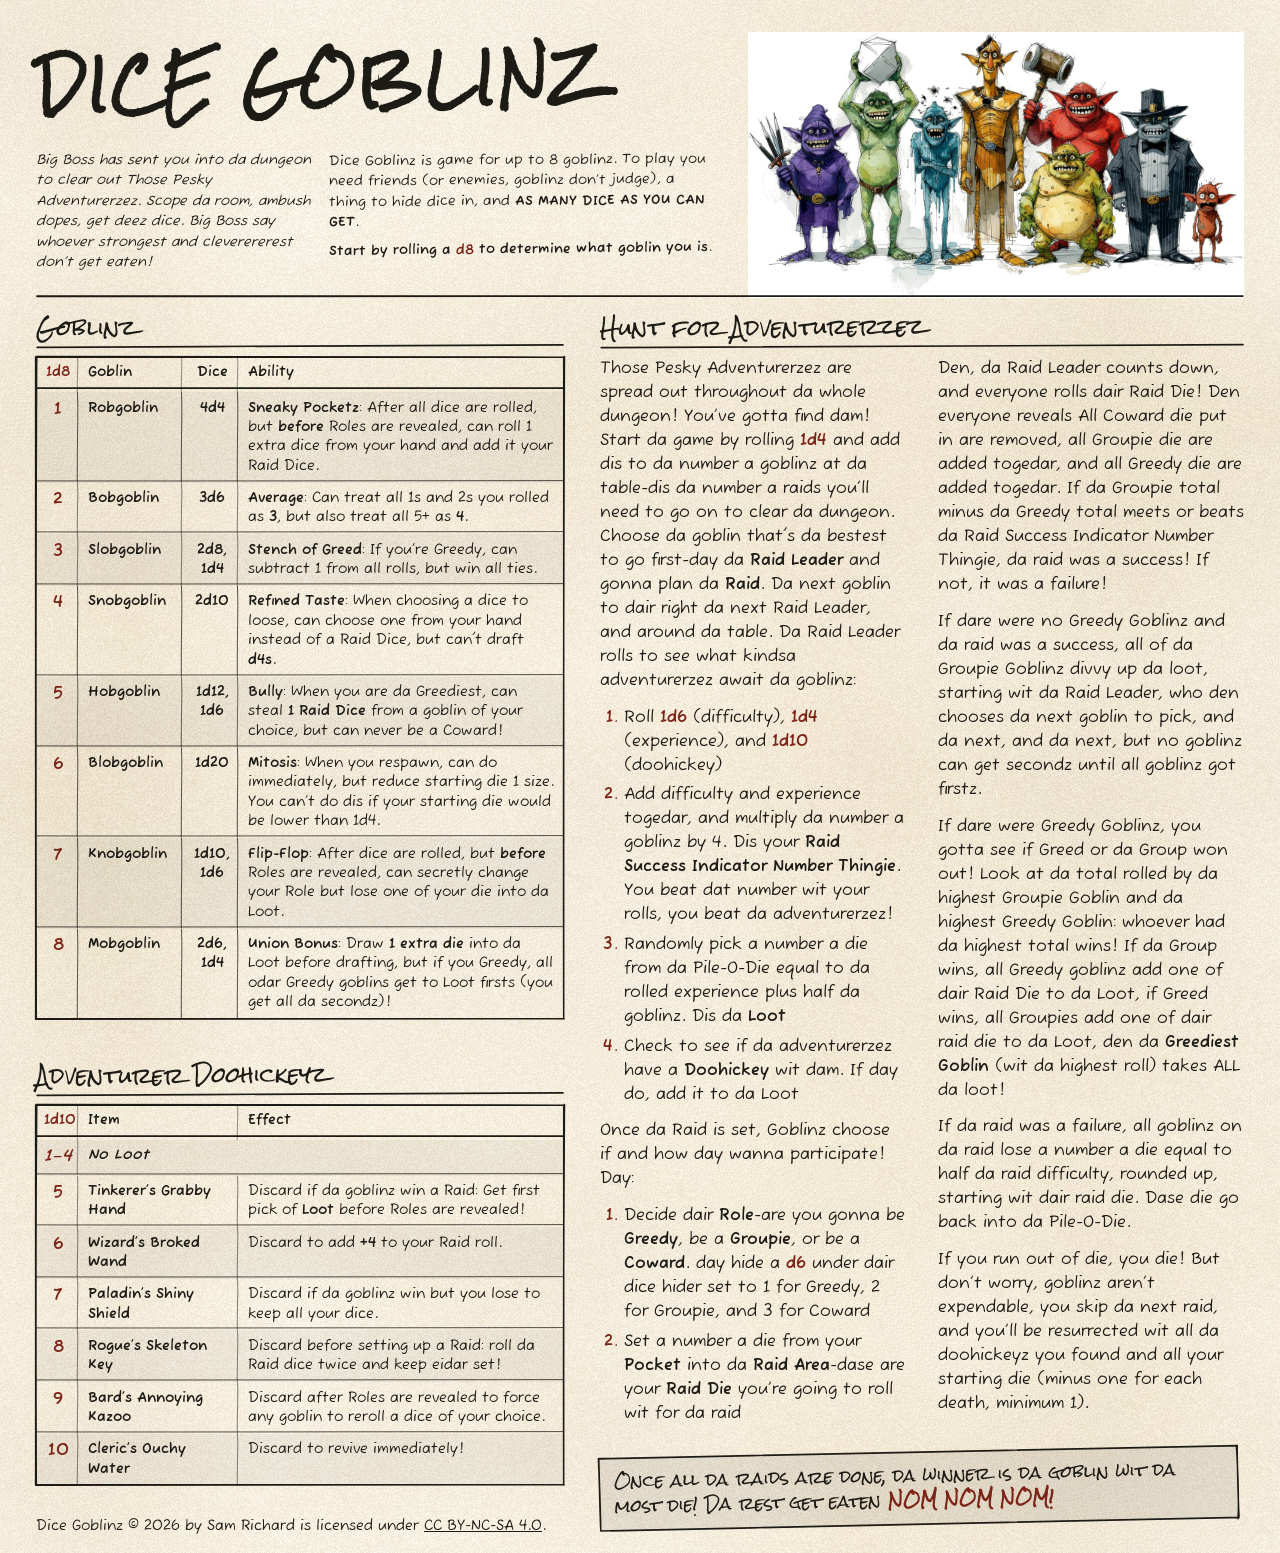
==== commit db9d573e: "Add goblinz key art to the header The art stands on the header rule wherever the rule sits right und" ====
--- a/dice-goblinz/index.html
+++ b/dice-goblinz/index.html
@@ -22,14 +22,22 @@
 
   <header class="masthead">
     <h1 class="wordmark">DICE GOBLINZ</h1>
+    <!-- Where the art stands on the header rule it's the tight crop; everywhere
+         else it's the crop with ground under the goblinz. -->
+    <picture>
+      <source media="print, (width >= 58rem)" srcset="images/goblinz-c2.jpg" width="1318" height="635">
+      <img class="art" src="images/goblinz-c1.jpg" width="1318" height="706" alt="Da eight goblinz, lined up: a purple hooded one clutching a fistful of knives, a green one hoisting a big die, a drippy blue one, a tall skinny yellow one, a red brute with a hammer, a round warty one, a grey one in a top hat and suit, and a tiny red one looking worried.">
+    </picture>
+    <div class="intro">
+      <p class="flavor">Big Boss has sent you into da dungeon to clear out Those Pesky Adventurerzez. Scope da room, ambush dopes, get deez dice. Big Boss say whoever strongest and cleverererest don&rsquo;t get eaten!</p>
+      <div class="setup">
+        <p class="needs">Dice Goblinz is game for up to 8 goblinz. To play you need friends (or enemies, goblinz don&rsquo;t judge), a thing to hide dice in, and <b>AS MANY DICE AS YOU CAN GET</b>.</p>
+        <p class="rollup">Start by rolling a <b class="die">d8</b> to determine what goblin you is.</p>
+      </div>
+    </div>
   </header>
 
   <div class="body">
-    <div class="intro">
-      <p class="flavor">Big Boss has sent you into da dungeon to clear out Those Pesky Adventurerzez. Scope da room, ambush dopes, get deez dice. Big Boss say whoever strongest and cleverererest don&rsquo;t get eaten!</p>
-      <p class="needs">Dice Goblinz is game for up to 8 goblinz. To play you need friends (or enemies, goblinz don&rsquo;t judge), a thing to hide dice in, and <b>AS MANY DICE AS YOU CAN GET</b>.</p>
-      <p class="rollup">Start by rolling a <b class="die">d8</b> to determine what goblin you is.</p>
-    </div>
 
     <section class="rail">
       <h2 class="zone">Goblinz</h2>
--- a/dice-goblinz/web.css
+++ b/dice-goblinz/web.css
@@ -97,7 +97,22 @@
   transform-origin: left bottom;
 }
 
+/* Key art: full width under the wordmark on a phone, never taller than
+   40% of the screen. */
+.masthead picture { display: block; }
+.art {
+  display: block;
+  width: 100%;
+  height: auto;
+  max-height: 40svh;
+  object-fit: contain;
+  margin: 0.75rem 0 1rem;
+  mix-blend-mode: multiply;
+}
+
 /* ---------- set-up text ---------- */
+/* A touch smaller than the rules, so the header stays compact. */
+.intro { font-size: 0.85rem; }
 .intro p { margin: 0 0 0.6rem; }
 .flavor { font-style: italic; }
 .needs { transform: rotate(-0.35deg); }
@@ -218,31 +233,48 @@
   .tbl .nowt td.c-name { padding-top: 0.4rem; }
 }
 
-/* ---------- tablet: two-column set-up text ---------- */
+/* ---------- tablet: set-up text wraps around the art ---------- */
 @media (width >= 36rem) {
   :root { --gutter: 1.75rem; }
-  .intro { column-count: 2; column-gap: 1.5rem; }
-  .intro p { break-inside: avoid; }
+}
+@media (36rem <= width < 58rem) {
+  /* The set-up text wraps around the goblinz themselves, not their box;
+     the outline is traced from the painting's left edge. The text always
+     runs longer than the art, so the header rule sits under the text. */
+  .masthead { display: flow-root; }
+  .masthead picture {
+    float: right;
+    /* On wider tablets the text runs shorter, so the art narrows to match. */
+    width: min(55%, calc(40rem - 39cqi));
+    margin-top: 1rem;
+    /* Only the goblinz count toward the header's height; the painted ground
+       under their feet (the bottom 8.8% of the art, 2.6% of the header's
+       width) can overhang. */
+    margin-bottom: -2.6%;
+    shape-outside: polygon(100% 0, 21.3% 1.6%, 20.6% 7.9%, 20.6% 14.3%, 13.8% 20.8%, 5.2% 27.2%, 0.7% 33.6%, 0.7% 39.9%, 2% 46.5%, 3.5% 52.8%, 5.4% 59.2%, 6.9% 65.6%, 9.6% 72%, 7.1% 78.5%, 4.2% 84.8%, 4.2% 91.2%, 100% 91.2%);
+    shape-margin: 0.75rem;
+  }
+  .art { max-height: none; margin: 0; }
+  .masthead .intro { margin-top: 1rem; }
 }
 
 /* ---------- wide: the sheet's own split ---------- */
 @media (width >= 64rem) {
   .sheet { min-height: 0; padding: 2rem 2.25rem 2.5rem; }
-  .wordmark { --wordmark-share: 40cqi; }
 
   .body {
     display: grid;
     grid-template-columns: minmax(0, 0.82fr) minmax(0, 1fr);
-    /* Row 3 is the flexible one, so row 2 ends where the tables end and
+    /* Row 2 is the flexible one, so row 1 ends where the tables end and
        the licence line sits right under them. */
-    grid-template-rows: auto auto 1fr;
+    grid-template-rows: auto 1fr;
     gap: 0.5rem 2.25rem;
   }
-  .intro { grid-column: 2; grid-row: 1; }
-  .rail { grid-column: 1; grid-row: 1 / span 2; }
-  .proc { grid-column: 2; grid-row: 2 / span 2; }
-  .legal { grid-column: 1; grid-row: 3; align-self: start; margin-top: 1.5rem; }
-  .rail > .zone:first-child { margin-top: 0; }
+  .rail { grid-column: 1; grid-row: 1; }
+  .proc { grid-column: 2; grid-row: 1 / span 2; }
+  .legal { grid-column: 1; grid-row: 2; align-self: start; margin-top: 1.5rem; }
+  .rail > .zone:first-child,
+  .proc > .zone:first-child { margin-top: 0; }
   .tbl { font-size: 0.9rem; }
   /* Like the printed sheet, the rules run in two columns once there's
      room for two comfortable measures. */
@@ -250,3 +282,60 @@
   .steps .lede { break-inside: avoid; }
   .tbl { --w-roll: 2.75rem; --w-name: 6.5rem; --w-dice: 3.5rem; }
 }
+
+/* ---------- tablet+ and desktop: the art stands on the header rule ----------
+   The tight crop stands on the header rule beside the set-up text, sized
+   to be about as tall as the text beside it. */
+@media (width >= 58rem) {
+  /* The wordmark across the top; under it, the set-up text beside the art. */
+  .masthead {
+    display: grid;
+    grid-template-columns: minmax(0, 1fr) auto;
+    align-items: end;
+    column-gap: 2.25rem;
+  }
+  .wordmark { grid-column: 1 / -1; }
+  /* The narrower the page, the taller the text runs, so the wider the art. */
+  .masthead picture {
+    grid-column: 2;
+    grid-row: 2;
+    width: clamp(22rem, calc(66rem - 73cqi), 28rem);
+    margin-top: 1.1rem;
+  }
+  .art { max-height: none; margin: 0 0 -0.9rem; }
+
+  /* The set-up text's own width decides its columns. One column holds to
+     about 80 characters a line; once there's room, it splits into two:
+     flavor | who can play, with the d8 line under it. The d8 line never
+     wraps, and its column never gets narrower than it. */
+  .masthead .intro {
+    container: intro / inline-size;
+    grid-column: 1;
+    grid-row: 2;
+    align-self: start;
+    display: flex;
+    flex-wrap: wrap;
+    column-gap: 1rem;
+    margin-top: 1.1rem;
+  }
+  .masthead .intro > * { flex: 1 1 100%; max-width: 37rem; }
+  @container intro (width >= 42rem) {
+    .masthead .intro > * { flex-basis: 0; max-width: none; }
+    .masthead .rollup { white-space: nowrap; }
+  }
+}
+/* Two columns run shorter, so the art comes down to match; this is where
+   the text beside it reaches 42rem. */
+@media (58rem <= width < 70rem) {
+  @container (width >= 62.5rem) {
+    .masthead picture { width: 17.5rem; }
+  }
+}
+/* With room, the art rises beside the wordmark too, as tall as the wordmark
+   and text beside it; the wordmark and text come down a touch so they
+   aren't taller than the art. */
+@media (width >= 70rem) {
+  .wordmark { grid-column: 1; --wordmark-share: 48cqi; }
+  .masthead picture { grid-row: 1 / span 2; margin-top: 0; width: 31rem; }
+  .masthead .intro { align-self: end; margin-top: 0.6rem; }
+}
--- a/dice-goblinz/print.css
+++ b/dice-goblinz/print.css
@@ -57,15 +57,40 @@
 }
 
 /* ---------- masthead ---------- */
+/* Wordmark over the flavor text on the left, key art standing on the
+   header rule on the right. The art's width sets its height; it's picked
+   so the art's top meets the top margin while the art is exactly as tall
+   as the wordmark and flavor text beside it. */
 .masthead {
   position: relative;
   display: grid;
-  grid-template-columns: 1fr 4.2in;
-  align-items: center;
-  gap: 0.22in;
-  /* Rock Salt's tails hang well below the line box; this clears them. */
-  padding-bottom: 0.235in;
+  grid-template-columns: minmax(0, 1fr) 2.77in;
+  column-gap: 0.2in;
+  padding-bottom: 0.08in;
   margin-bottom: 0.11in;
+}
+.masthead picture {
+  grid-column: 2;
+  grid-row: 1 / span 2;
+  align-self: end;
+  /* Up into the sheet's top padding to the margin, down onto the rule. */
+  margin: -0.207in 0 -0.08in;
+}
+.art {
+  display: block;
+  width: 100%;
+  height: auto;
+  mix-blend-mode: multiply;
+}
+.intro { display: contents; }
+/* The rest of the set-up text leads the rules column. It lives in the
+   header so the screen layouts can wrap it around the art; here it's
+   placed at the top of the rules, which make room for it. */
+.setup {
+  position: absolute;
+  top: calc(100% + 0.11in);
+  left: calc(4.55in + 0.24in);
+  right: 0;
 }
 /* The rule's ink starts a hair inside its box; reach it out to the margin. */
 .masthead::after { left: -0.02in; }
@@ -85,19 +110,23 @@
   transform-origin: left bottom;
 }
 .flavor {
-  margin: 0 0 0.06in;
+  grid-column: 1;
+  /* Rock Salt's tails hang well below the line box; this clears them. */
+  margin: 0.235in 0 0;
+  /* About as wide as the wordmark over it. */
+  max-width: 6.2in;
   font-size: 8.6pt;
   font-style: italic;
   line-height: 1.26;
 }
 .needs {
-  margin: 0;
+  margin: 0 0 0.05in;
   font-size: 8.2pt;
   line-height: 1.26;
   transform: rotate(-0.35deg);
 }
 .rollup {
-  margin: 0.05in 0 0;
+  margin: 0;
   font-size: 8.9pt;
   font-weight: 700;
   transform: rotate(-0.6deg);
@@ -108,20 +137,20 @@
 /* ---------- body: reference rail | procedure ---------- */
 .body {
   display: grid;
-  grid-template-columns: 4.5in 1fr;
-  /* Row 3 is the flexible one, so row 2 ends where the tables end and the
+  /* A touch wider than the rules need, so the tables are short enough to
+     fit under the taller masthead. */
+  grid-template-columns: 4.55in 1fr;
+  /* Row 2 is the flexible one, so row 1 ends where the tables end and the
      licence line sits right under them while the rules run on beside it. */
-  grid-template-rows: auto auto 1fr;
+  grid-template-rows: auto 1fr;
   gap: 0.08in 0.24in;
   flex: 1;
   min-height: 0;
 }
-/* The set-up text sits over the procedure, in two columns, leaving the
-   masthead free for art. */
-.intro { grid-column: 2; grid-row: 1; column-count: 2; column-gap: 0.2in; }
-.rail { min-width: 0; grid-column: 1; grid-row: 1 / span 2; }
-.legal { grid-column: 1; grid-row: 3; align-self: end; }
-.proc { min-width: 0; grid-column: 2; grid-row: 2 / span 2; display: flex; flex-direction: column; }
+.rail { min-width: 0; grid-column: 1; grid-row: 1; }
+.legal { grid-column: 1; grid-row: 2; align-self: end; }
+/* The top padding is the room for the set-up text placed over it. */
+.proc { min-width: 0; grid-column: 2; grid-row: 1 / span 2; display: flex; flex-direction: column; padding-top: 0.58in; }
 
 .zone {
   position: relative;
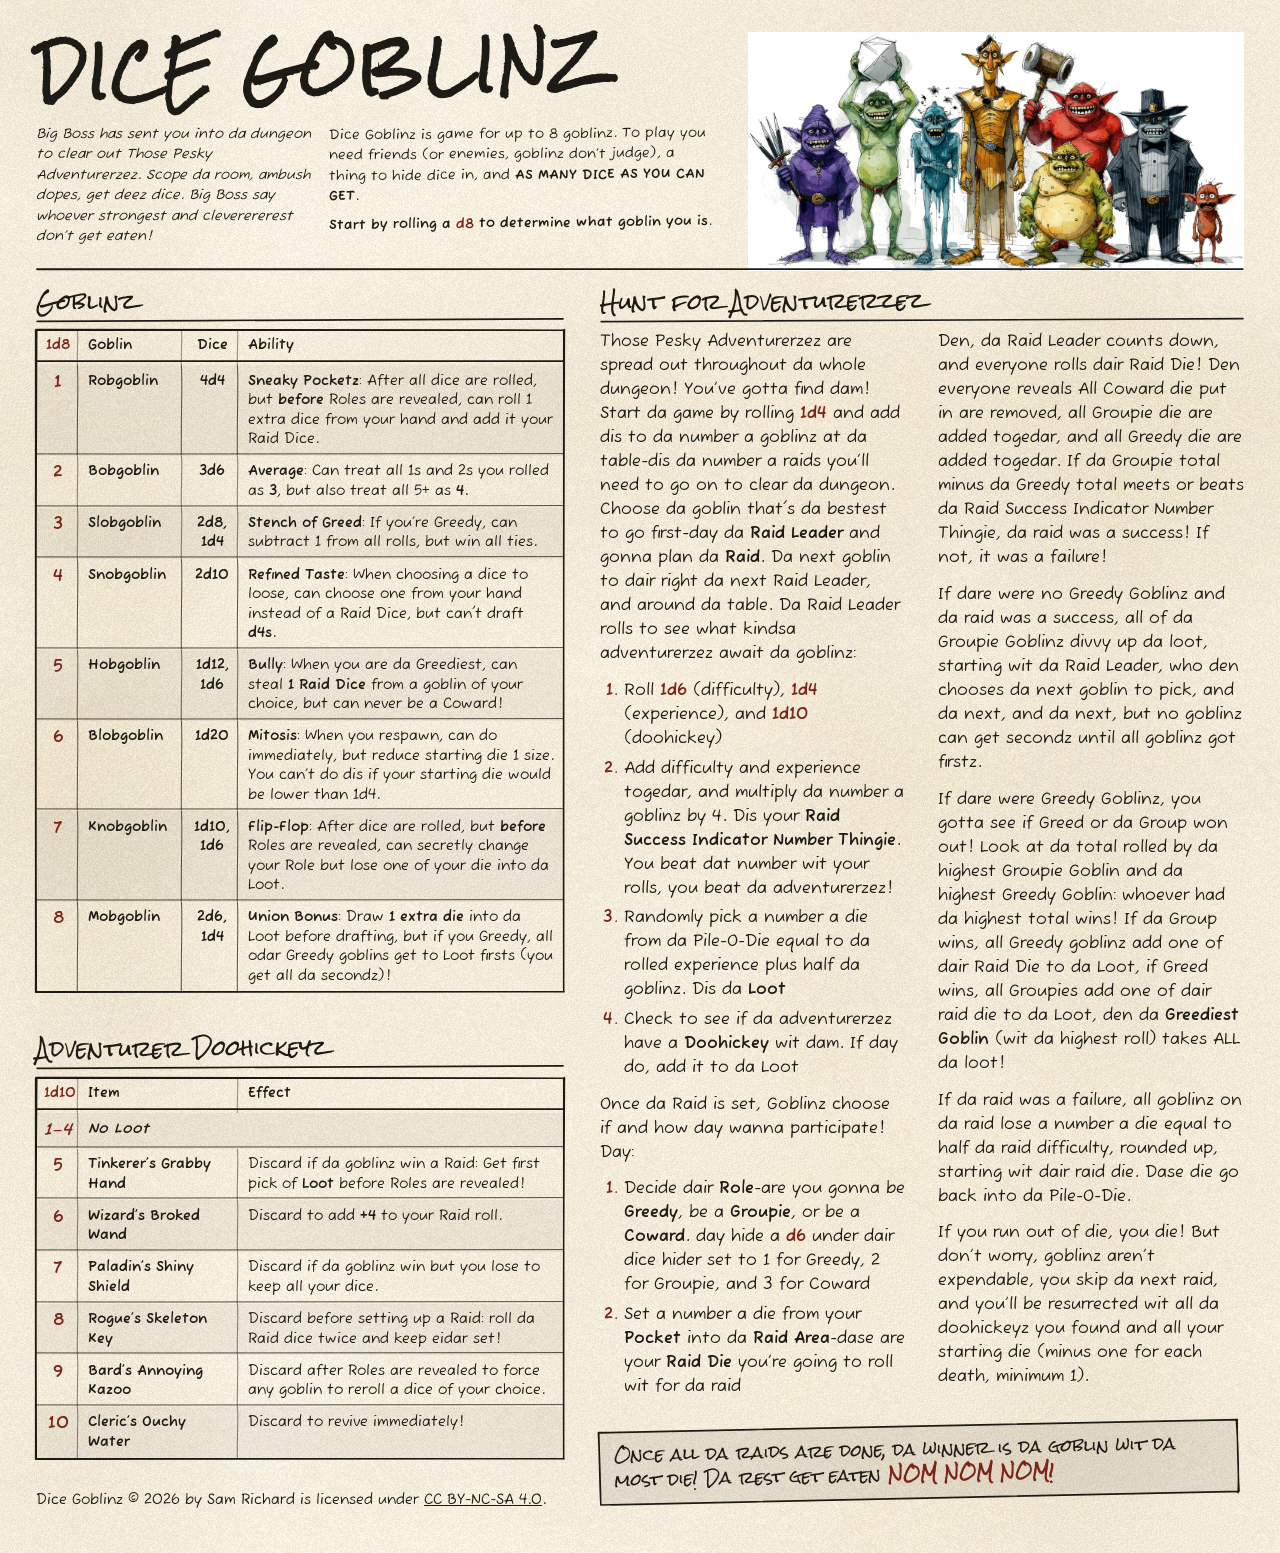
==== commit 4a1d9c59: "Print: keep the set-up text together; crop one image with CSS Print: all three set-up paragraphs now" ====
--- a/dice-goblinz/index.html
+++ b/dice-goblinz/index.html
@@ -22,12 +22,9 @@
 
   <header class="masthead">
     <h1 class="wordmark">DICE GOBLINZ</h1>
-    <!-- Where the art stands on the header rule it's the tight crop; everywhere
-         else it's the crop with ground under the goblinz. -->
-    <picture>
-      <source media="print, (width >= 58rem)" srcset="images/goblinz-c2.jpg" width="1318" height="635">
-      <img class="art" src="images/goblinz-c1.jpg" width="1318" height="706" alt="Da eight goblinz, lined up: a purple hooded one clutching a fistful of knives, a green one hoisting a big die, a drippy blue one, a tall skinny yellow one, a red brute with a hammer, a round warty one, a grey one in a top hat and suit, and a tiny red one looking worried.">
-    </picture>
+    <!-- Where the art stands on the header rule, the CSS trims off the painted
+         ground under the goblinz. -->
+    <img class="art" src="images/goblinz-c1.jpg" width="1318" height="706" alt="Da eight goblinz, lined up: a purple hooded one clutching a fistful of knives, a green one hoisting a big die, a drippy blue one, a tall skinny yellow one, a red brute with a hammer, a round warty one, a grey one in a top hat and suit, and a tiny red one looking worried.">
     <div class="intro">
       <p class="flavor">Big Boss has sent you into da dungeon to clear out Those Pesky Adventurerzez. Scope da room, ambush dopes, get deez dice. Big Boss say whoever strongest and cleverererest don&rsquo;t get eaten!</p>
       <div class="setup">
--- a/dice-goblinz/web.css
+++ b/dice-goblinz/web.css
@@ -99,7 +99,6 @@
 
 /* Key art: full width under the wordmark on a phone, never taller than
    40% of the screen. */
-.masthead picture { display: block; }
 .art {
   display: block;
   width: 100%;
@@ -242,19 +241,18 @@
      the outline is traced from the painting's left edge. The text always
      runs longer than the art, so the header rule sits under the text. */
   .masthead { display: flow-root; }
-  .masthead picture {
+  .art {
     float: right;
     /* On wider tablets the text runs shorter, so the art narrows to match. */
     width: min(55%, calc(40rem - 39cqi));
-    margin-top: 1rem;
+    max-height: none;
     /* Only the goblinz count toward the header's height; the painted ground
        under their feet (the bottom 8.8% of the art, 2.6% of the header's
        width) can overhang. */
-    margin-bottom: -2.6%;
+    margin: 1rem 0 -2.6%;
     shape-outside: polygon(100% 0, 21.3% 1.6%, 20.6% 7.9%, 20.6% 14.3%, 13.8% 20.8%, 5.2% 27.2%, 0.7% 33.6%, 0.7% 39.9%, 2% 46.5%, 3.5% 52.8%, 5.4% 59.2%, 6.9% 65.6%, 9.6% 72%, 7.1% 78.5%, 4.2% 84.8%, 4.2% 91.2%, 100% 91.2%);
     shape-margin: 0.75rem;
   }
-  .art { max-height: none; margin: 0; }
   .masthead .intro { margin-top: 1rem; }
 }
 
@@ -296,13 +294,18 @@
   }
   .wordmark { grid-column: 1 / -1; }
   /* The narrower the page, the taller the text runs, so the wider the art. */
-  .masthead picture {
+  .art {
     grid-column: 2;
     grid-row: 2;
     width: clamp(22rem, calc(66rem - 73cqi), 28rem);
-    margin-top: 1.1rem;
-  }
-  .art { max-height: none; margin: 0 0 -0.9rem; }
+    max-height: none;
+    /* Standing on the rule, so the painted ground under the goblinz is
+       trimmed off. */
+    aspect-ratio: 1318 / 635;
+    object-fit: cover;
+    object-position: top;
+    margin: 1.1rem 0 -0.9rem;
+  }
 
   /* The set-up text's own width decides its columns. One column holds to
      about 80 characters a line; once there's room, it splits into two:
@@ -328,7 +331,7 @@
    the text beside it reaches 42rem. */
 @media (58rem <= width < 70rem) {
   @container (width >= 62.5rem) {
-    .masthead picture { width: 17.5rem; }
+    .art { width: 17.5rem; }
   }
 }
 /* With room, the art rises beside the wordmark too, as tall as the wordmark
@@ -336,6 +339,6 @@
    aren't taller than the art. */
 @media (width >= 70rem) {
   .wordmark { grid-column: 1; --wordmark-share: 48cqi; }
-  .masthead picture { grid-row: 1 / span 2; margin-top: 0; width: 31rem; }
+  .art { grid-row: 1 / span 2; margin-top: 0; width: 31rem; }
   .masthead .intro { align-self: end; margin-top: 0.6rem; }
 }
--- a/dice-goblinz/print.css
+++ b/dice-goblinz/print.css
@@ -39,7 +39,7 @@
      wordmark's tops, the header rule, the table boxes and the closing box.
      Top is larger because the wordmark's letters rise well above their
      line box. */
-  padding: 0.357in 0.144in 0.164in 0.165in;
+  padding: 0.337in 0.144in 0.164in 0.165in;
   display: flex;
   flex-direction: column;
   background: #fff;
@@ -57,47 +57,52 @@
 }
 
 /* ---------- masthead ---------- */
-/* Wordmark over the flavor text on the left, key art standing on the
+/* Wordmark over the set-up text on the left, key art standing on the
    header rule on the right. The art's width sets its height; it's picked
    so the art's top meets the top margin while the art is exactly as tall
-   as the wordmark and flavor text beside it. */
+   as the wordmark and set-up text beside it. */
 .masthead {
   position: relative;
   display: grid;
-  grid-template-columns: minmax(0, 1fr) 2.77in;
+  grid-template-columns: minmax(0, 1fr) 3.3in;
   column-gap: 0.2in;
   padding-bottom: 0.08in;
   margin-bottom: 0.11in;
 }
-.masthead picture {
+.art {
   grid-column: 2;
   grid-row: 1 / span 2;
   align-self: end;
-  /* Up into the sheet's top padding to the margin, down onto the rule. */
-  margin: -0.207in 0 -0.08in;
-}
-.art {
   display: block;
   width: 100%;
   height: auto;
+  /* Standing on the rule, so the painted ground under the goblinz is
+     trimmed off. */
+  aspect-ratio: 1318 / 635;
+  object-fit: cover;
+  object-position: top;
+  /* Up into the sheet's top padding to the margin, down onto the rule. */
+  margin: -0.187in 0 -0.08in;
   mix-blend-mode: multiply;
 }
-.intro { display: contents; }
-/* The rest of the set-up text leads the rules column. It lives in the
-   header so the screen layouts can wrap it around the art; here it's
-   placed at the top of the rules, which make room for it. */
-.setup {
-  position: absolute;
-  top: calc(100% + 0.11in);
-  left: calc(4.55in + 0.24in);
-  right: 0;
+/* The set-up text in two columns under the wordmark: flavor | who can
+   play, with the d8 line under it. The flavor column is a touch narrower
+   so its lines run out to the gap, which then matches the rules'. */
+.intro {
+  grid-column: 1;
+  grid-row: 2;
+  display: grid;
+  grid-template-columns: 0.9fr 1fr;
+  column-gap: 0.12in;
+  /* Rock Salt's tails hang well below the line box; this clears them. */
+  margin-top: 0.2in;
 }
 /* The rule's ink starts a hair inside its box; reach it out to the margin. */
 .masthead::after { left: -0.02in; }
 .wordmark {
   margin: 0;
   font-family: var(--font-head), cursive;
-  font-size: 37pt;
+  font-size: 34pt;
   font-weight: 800;
   line-height: 1;
   white-space: nowrap;
@@ -110,11 +115,7 @@
   transform-origin: left bottom;
 }
 .flavor {
-  grid-column: 1;
-  /* Rock Salt's tails hang well below the line box; this clears them. */
-  margin: 0.235in 0 0;
-  /* About as wide as the wordmark over it. */
-  max-width: 6.2in;
+  margin: 0;
   font-size: 8.6pt;
   font-style: italic;
   line-height: 1.26;
@@ -137,9 +138,9 @@
 /* ---------- body: reference rail | procedure ---------- */
 .body {
   display: grid;
-  /* A touch wider than the rules need, so the tables are short enough to
-     fit under the taller masthead. */
-  grid-template-columns: 4.55in 1fr;
+  /* Wider than the rules need, so the tables are short enough to fit
+     under the taller masthead. */
+  grid-template-columns: 5in 1fr;
   /* Row 2 is the flexible one, so row 1 ends where the tables end and the
      licence line sits right under them while the rules run on beside it. */
   grid-template-rows: auto 1fr;
@@ -149,8 +150,7 @@
 }
 .rail { min-width: 0; grid-column: 1; grid-row: 1; }
 .legal { grid-column: 1; grid-row: 2; align-self: end; }
-/* The top padding is the room for the set-up text placed over it. */
-.proc { min-width: 0; grid-column: 2; grid-row: 1 / span 2; display: flex; flex-direction: column; padding-top: 0.58in; }
+.proc { min-width: 0; grid-column: 2; grid-row: 1 / span 2; display: flex; flex-direction: column; }
 
 .zone {
   position: relative;
